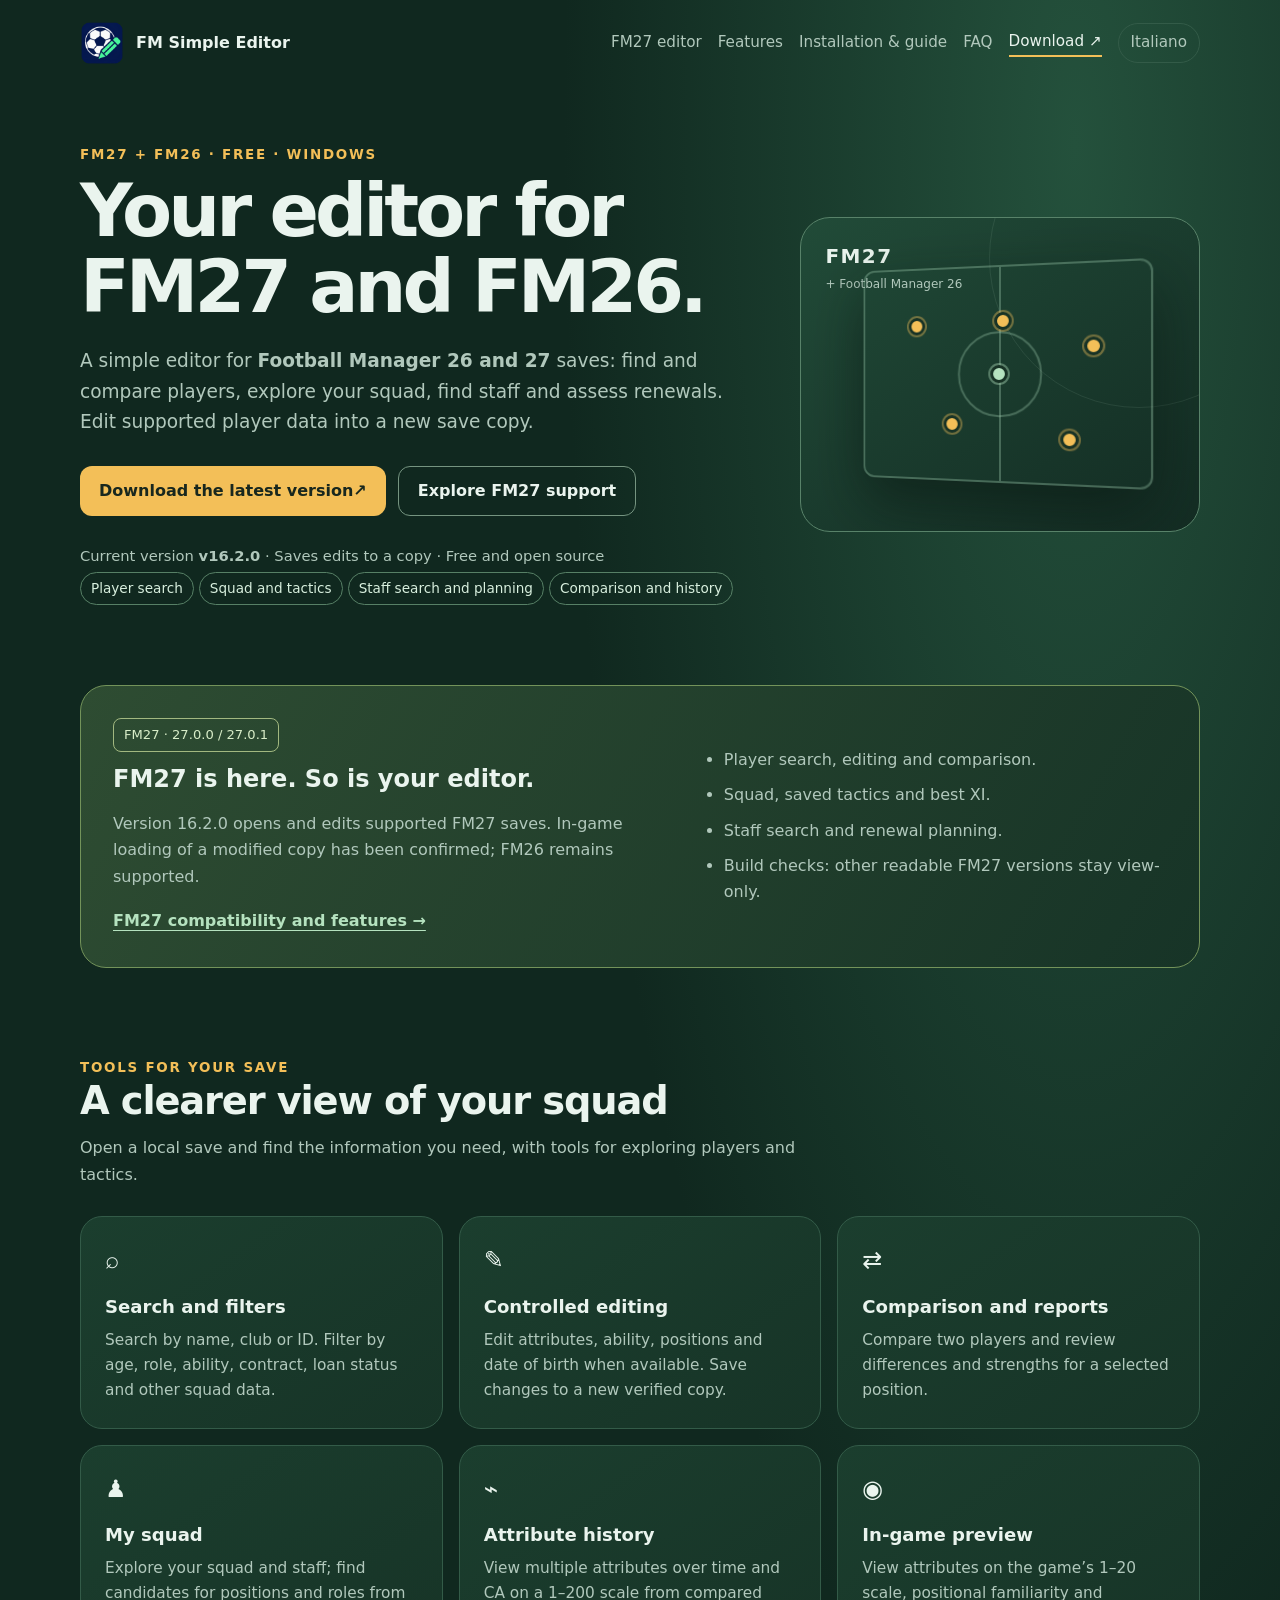
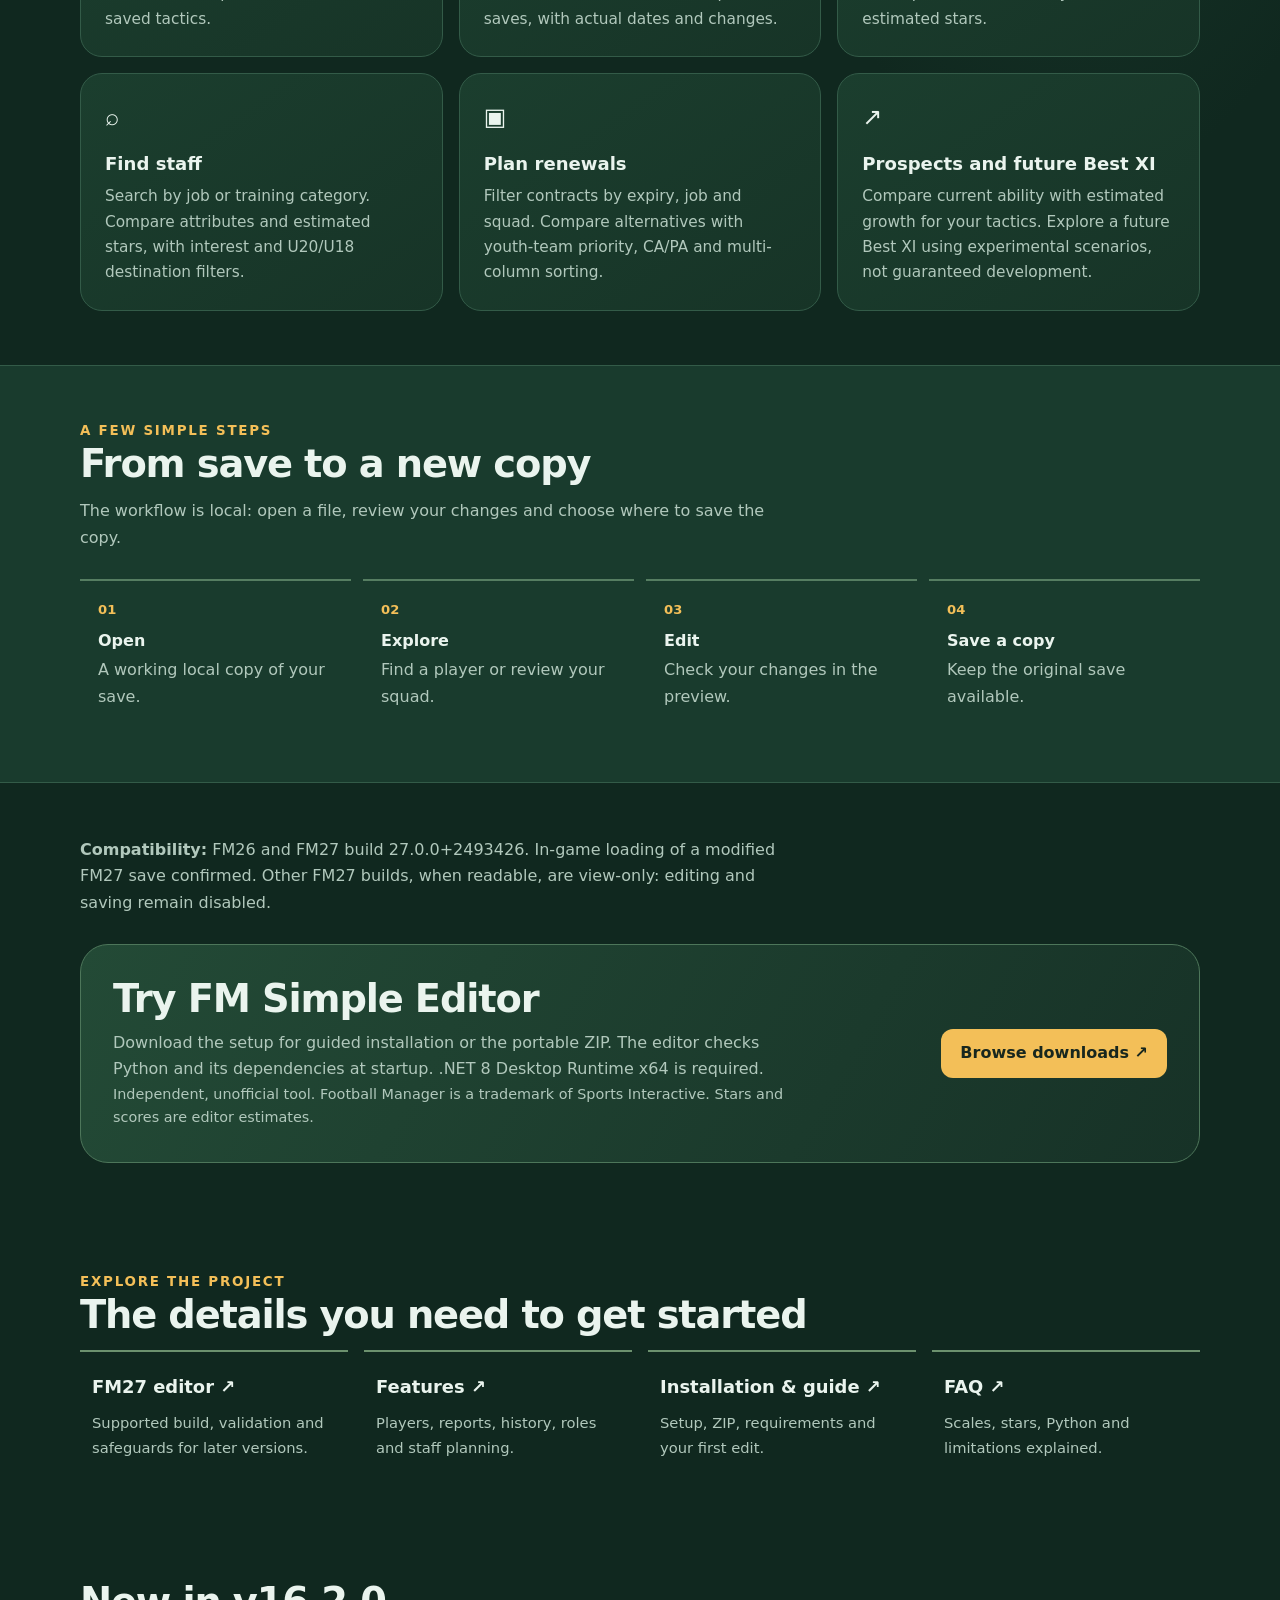
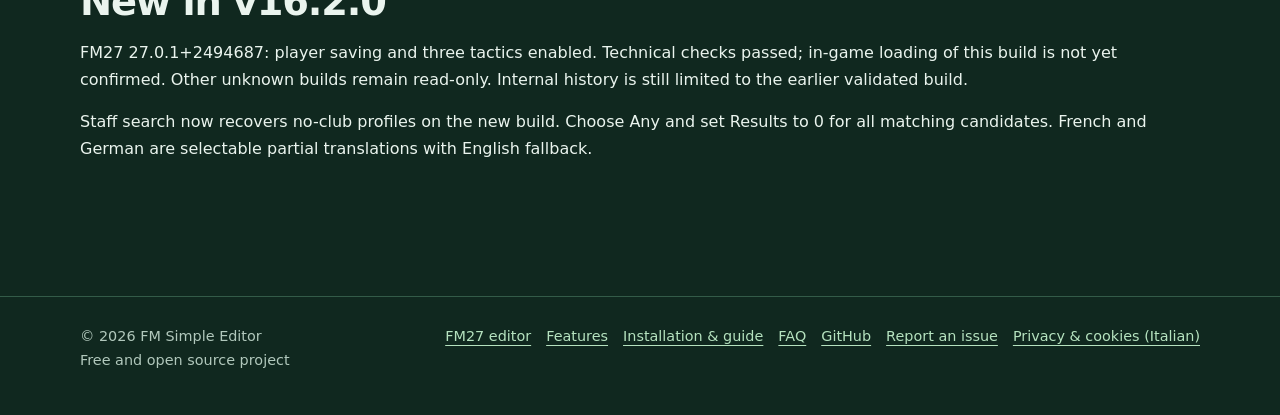
==== site/en/index.html @ b43a6180 "Use dedicated FM editor Plausible script across website" ====
<!doctype html>
<html lang="en">
<head>
  <meta charset="utf-8">
  <meta name="viewport" content="width=device-width, initial-scale=1">
  <title>Free FM27 and FM26 save editor | FM Simple Editor</title>
  <meta name="description" content="Free Football Manager 27 and 26 editor: edit and compare players, explore tactics, find staff and plan renewals. For Windows, in English and Italian.">
  <meta name="theme-color" content="#10281f">
  <link rel="canonical" href="https://fmeditor.ramaya.org/en/">
  <link rel="alternate" hreflang="it" href="https://fmeditor.ramaya.org/">
  <link rel="alternate" hreflang="en" href="https://fmeditor.ramaya.org/en/">
  <link rel="alternate" hreflang="x-default" href="https://fmeditor.ramaya.org/">
  <link rel="icon" type="image/png" href="../assets/icon.png">
  <meta property="og:type" content="website">
  <meta property="og:site_name" content="FM Simple Editor">
  <meta property="og:title" content="Free FM27 and FM26 save editor | FM Simple Editor">
  <meta property="og:description" content="Free Football Manager 27 and 26 editor: edit and compare players, explore tactics, find staff and plan renewals. For Windows, in English and Italian.">
  <meta property="og:url" content="https://fmeditor.ramaya.org/en/">
  <meta property="og:image" content="https://fmeditor.ramaya.org/assets/icon.png">
  <meta name="twitter:card" content="summary">
  <script type="application/ld+json">
{
  "@context": "https://schema.org",
  "@type": "WebSite",
  "name": "FM Simple Editor",
  "alternateName": "FM26 Simple Save Editor",
  "url": "https://fmeditor.ramaya.org/"
}
  </script>
  <script type="application/ld+json">
{
  "@context": "https://schema.org",
  "@type": "SoftwareApplication",
  "name": "FM Simple Editor",
  "applicationCategory": "UtilitiesApplication",
  "operatingSystem": "Windows 10, Windows 11",
  "inLanguage": [
    "it",
    "en"
  ],
  "isAccessibleForFree": true,
  "offers": {
    "@type": "Offer",
    "price": "0",
    "priceCurrency": "EUR"
  },
  "downloadUrl": "https://github.com/hierro1981/FM26SimpleEditor/releases/latest",
  "codeRepository": "https://github.com/hierro1981/FM26SimpleEditor",
  "description": "A free editor to edit and compare players, explore tactics and find and plan staff in local Football Manager 26 and 27 saves.",
  "softwareVersion": "16.2.0"
}
  </script>
  <link rel="stylesheet" href="../assets/site.css">
<!-- Privacy-friendly analytics by Plausible -->
<script async src="https://stats.ramaya.org/js/pa-GnJzQ6dfLJP9XAEv3MbV9.js"></script>
<script>
  window.plausible=window.plausible||function(){(plausible.q=plausible.q||[]).push(arguments)},plausible.init=plausible.init||function(i){plausible.o=i||{}};
  plausible.init()
</script>
</head>
<body>
  <a class="skip" href="#main">Skip to content</a><header class="wrap nav"><a class="brand" href="./" aria-label="FM Simple Editor, home"><img src="../assets/icon.png" alt="" width="44" height="44"><span>FM Simple Editor</span></a><nav class="navlinks" aria-label="Main navigation"><a href="fm27/">FM27 editor</a><a href="features/">Features</a><a href="guide/">Installation & guide</a><a href="faq/">FAQ</a><a class="nav-download" href="https://github.com/hierro1981/FM26SimpleEditor/releases/latest">Download ↗</a><a class="lang" href="../" lang="it" hreflang="it">Italiano</a></nav></header>
  <main id="main">
    <section class="wrap hero"><div><div class="eyebrow">FM27 + FM26 · Free · Windows</div><h1>Your editor for<br>FM27 and FM26.</h1><p>A simple editor for <strong>Football Manager 26 and 27</strong> saves: find and compare players, explore your squad, find staff and assess renewals. Edit supported player data into a new save copy.</p><div class="actions"><a class="button" href="https://github.com/hierro1981/FM26SimpleEditor/releases/latest">Download the latest version <span aria-hidden="true"> ↗</span></a><a class="button secondary" href="fm27/">Explore FM27 support</a></div><div class="meta">Current version <strong>v16.2.0</strong> · Saves edits to a copy · Free and open source</div><div><span class="pill">Player search</span><span class="pill">Squad and tactics</span><span class="pill">Staff search and planning</span><span class="pill">Comparison and history</span></div></div><div class="art" role="img" aria-label="Illustration of a football pitch with player positions"><div class="edition-mark">FM27 <small>+ Football Manager 26</small></div><div class="orbit"></div><div class="pitch"><i class="dot d1"></i><i class="dot d2"></i><i class="dot d3"></i><i class="dot d4"></i><i class="dot d5"></i><i class="dot d6"></i></div></div></section>
    <section class="wrap section-tight"><div class="spotlight"><div><span class="build-badge">FM27 · 27.0.0 / 27.0.1</span><h2>FM27 is here. So is your editor.</h2><p>Version 16.2.0 opens and edits supported FM27 saves. In-game loading of a modified copy has been confirmed; FM26 remains supported.</p><a href="fm27/" class="text-link">FM27 compatibility and features →</a></div><ul class="compact-list"><li>Player search, editing and comparison.</li><li>Squad, saved tactics and best XI.</li><li>Staff search and renewal planning.</li><li>Build checks: other readable FM27 versions stay view-only.</li></ul></div></section><section class="section wrap" id="features"><div class="eyebrow">Tools for your save</div><h2>A clearer view of your squad</h2><p class="lead">Open a local save and find the information you need, with tools for exploring players and tactics.</p><div class="grid">
      <article class="card"><div class="icon" aria-hidden="true">⌕</div><h3>Search and filters</h3><p>Search by name, club or ID. Filter by age, role, ability, contract, loan status and other squad data.</p></article><article class="card"><div class="icon" aria-hidden="true">✎</div><h3>Controlled editing</h3><p>Edit attributes, ability, positions and date of birth when available. Save changes to a new verified copy.</p></article><article class="card"><div class="icon" aria-hidden="true">⇄</div><h3>Comparison and reports</h3><p>Compare two players and review differences and strengths for a selected position.</p></article><article class="card"><div class="icon" aria-hidden="true">♟</div><h3>My squad</h3><p>Explore your squad and staff; find candidates for positions and roles from saved tactics.</p></article><article class="card"><div class="icon" aria-hidden="true">⌁</div><h3>Attribute history</h3><p>View multiple attributes over time and CA on a 1–200 scale from compared saves, with actual dates and changes.</p></article><article class="card"><div class="icon" aria-hidden="true">◉</div><h3>In-game preview</h3><p>View attributes on the game’s 1–20 scale, positional familiarity and estimated stars.</p></article>
    <article class="card"><div class="icon" aria-hidden="true">⌕</div><h3>Find staff</h3><p>Search by job or training category. Compare attributes and estimated stars, with interest and U20/U18 destination filters.</p></article><article class="card"><div class="icon" aria-hidden="true">▣</div><h3>Plan renewals</h3><p>Filter contracts by expiry, job and squad. Compare alternatives with youth-team priority, CA/PA and multi-column sorting.</p></article><article class="card"><div class="icon" aria-hidden="true">↗</div><h3>Prospects and future Best XI</h3><p>Compare current ability with estimated growth for your tactics. Explore a future Best XI using experimental scenarios, not guaranteed development.</p></article></div></section>
    <section class="section band" id="how"><div class="wrap"><div class="eyebrow">A few simple steps</div><h2>From save to a new copy</h2><p class="lead">The workflow is local: open a file, review your changes and choose where to save the copy.</p><div class="steps"><div class="step"><strong>Open</strong>A working local copy of your save.</div><div class="step"><strong>Explore</strong>Find a player or review your squad.</div><div class="step"><strong>Edit</strong>Check your changes in the preview.</div><div class="step"><strong>Save a copy</strong>Keep the original save available.</div></div></div></section>
    <section class="section wrap"><p class="lead"><strong>Compatibility:</strong> FM26 and FM27 build 27.0.0+2493426. In-game loading of a modified FM27 save confirmed. Other FM27 builds, when readable, are view-only: editing and saving remain disabled.</p><div class="download"><div><h2>Try FM Simple Editor</h2><p>Download the setup for guided installation or the portable ZIP. The editor checks Python and its dependencies at startup. .NET 8 Desktop Runtime x64 is required.</p><p class="disclaimer">Independent, unofficial tool. Football Manager is a trademark of Sports Interactive. Stars and scores are editor estimates.</p></div><a class="button" href="https://github.com/hierro1981/FM26SimpleEditor/releases/latest">Browse downloads ↗</a></div></section>
  <section class="section wrap"><div class="eyebrow">Explore the project</div><h2>The details you need to get started</h2><div class="explore"><a href="fm27/"><strong>FM27 editor ↗</strong><span>Supported build, validation and safeguards for later versions.</span></a><a href="features/"><strong>Features ↗</strong><span>Players, reports, history, roles and staff planning.</span></a><a href="guide/"><strong>Installation & guide ↗</strong><span>Setup, ZIP, requirements and your first edit.</span></a><a href="faq/"><strong>FAQ ↗</strong><span>Scales, stars, Python and limitations explained.</span></a></div></section><section class="section wrap"><h2>New in v16.2.0</h2><p>FM27 27.0.1+2494687: player saving and three tactics enabled. Technical checks passed; in-game loading of this build is not yet confirmed. Other unknown builds remain read-only. Internal history is still limited to the earlier validated build.</p><p>Staff search now recovers no-club profiles on the new build. Choose Any and set Results to 0 for all matching candidates. French and German are selectable partial translations with English fallback.</p></section></main>
  <footer class="footer"><div class="wrap footerrow"><span>© 2026 FM Simple Editor<br>Free and open source project</span><nav class="footerlinks" aria-label="Footer"><a href="fm27/">FM27 editor</a><a href="features/">Features</a><a href="guide/">Installation & guide</a><a href="faq/">FAQ</a><a href="https://github.com/hierro1981/FM26SimpleEditor">GitHub</a><a href="https://github.com/hierro1981/FM26SimpleEditor/issues">Report an issue</a><a href="https://ramaya.org/privacy.html">Privacy &amp; cookies (Italian)</a></nav></div></footer>
</body>
</html>
---- site/assets/site.css ----
:root{color-scheme:dark;--ink:#eaf4ee;--muted:#b1c8bc;--bg:#10281f;--panel:#18392c;--line:#335b48;--gold:#f3bf58;--green:#b5e2bf;--mint:#153a2d;--radius:22px}*{box-sizing:border-box}html{scroll-behavior:smooth}body{margin:0;background:radial-gradient(ellipse at 84% 4%,#24513c 0,transparent 32rem),var(--bg);color:var(--ink);font:16px/1.65 system-ui,-apple-system,"Segoe UI",sans-serif}a{color:var(--green);text-underline-offset:4px}a:hover{color:#fff}a:focus-visible{outline:3px solid var(--gold);outline-offset:4px}.wrap{width:min(1120px,calc(100% - 40px));margin:auto}.nav{height:80px;display:flex;align-items:center;justify-content:space-between;gap:18px}.brand{display:flex;align-items:center;gap:12px;color:var(--ink);font-weight:750;text-decoration:none}.brand img{width:44px;height:44px;border-radius:13px}.navlinks{display:flex;gap:20px;align-items:center}.navlinks a{text-decoration:none;color:var(--muted);font-size:.95rem}.lang{border:1px solid var(--line);border-radius:999px;padding:6px 12px}.hero{padding:75px 0 60px;display:grid;grid-template-columns:1.25fr .75fr;align-items:center;gap:52px}.eyebrow{color:var(--gold);font-size:.84rem;font-weight:750;letter-spacing:.13em;text-transform:uppercase}.hero h1{font-size:clamp(2.7rem,6vw,5.3rem);line-height:1.04;letter-spacing:-.055em;margin:.45rem 0 1.3rem;max-width:760px}.hero p{font-size:1.16rem;color:var(--muted);max-width:670px}.actions{display:flex;flex-wrap:wrap;gap:12px;margin:28px 0}.button{display:inline-flex;align-items:center;justify-content:center;min-height:48px;padding:11px 19px;border-radius:12px;background:var(--gold);color:#18271e;text-decoration:none;font-weight:800}.button:hover{background:#ffd77e;color:#18271e}.button.secondary{background:transparent;border:1px solid #759480;color:var(--ink)}.meta{color:var(--muted);font-size:.92rem}.art{min-height:315px;border-radius:30px;border:1px solid #588269;background:linear-gradient(145deg,#214b38,#132c23);display:grid;place-items:center;position:relative;overflow:hidden}.pitch{width:74%;aspect-ratio:1.35;border:2px solid #a6d2b455;border-radius:12px;position:relative;transform:perspective(500px) rotateY(-12deg);box-shadow:0 25px 60px #07150f88}.pitch:before{content:"";position:absolute;left:50%;top:0;bottom:0;border-left:2px solid #a6d2b455}.pitch:after{content:"";position:absolute;left:50%;top:50%;width:28%;aspect-ratio:1;border:2px solid #a6d2b455;border-radius:50%;transform:translate(-50%,-50%)}.dot{position:absolute;width:18px;height:18px;border:3px solid #173225;background:var(--gold);border-radius:50%;box-shadow:0 0 0 2px #f3bf5866}.d1{left:17%;top:23%}.d2{left:48%;top:21%}.d3{right:15%;top:33%}.d4{left:30%;bottom:22%}.d5{right:23%;bottom:16%}.d6{left:50%;top:50%;transform:translate(-50%,-50%);background:var(--green);box-shadow:0 0 0 2px #b5e2bf66}.orbit{position:absolute;width:300px;height:300px;border:1px solid #c9e5cf18;border-radius:50%;right:-90px;top:-110px}.section{padding:54px 0}.section h2{font-size:clamp(1.8rem,3vw,2.6rem);line-height:1.16;letter-spacing:-.03em;margin:0 0 12px}.lead{color:var(--muted);max-width:720px;margin:0 0 28px}.grid{display:grid;grid-template-columns:repeat(3,1fr);gap:16px}.card{background:linear-gradient(145deg,#1b3e2e,#173427);border:1px solid var(--line);border-radius:var(--radius);padding:24px}.icon{font-size:1.5rem}.card h3{margin:11px 0 6px;font-size:1.13rem}.card p{margin:0;color:var(--muted);font-size:.96rem}.band{background:#193b2d;border-block:1px solid var(--line)}.steps{display:grid;grid-template-columns:repeat(4,1fr);gap:12px;counter-reset:step}.step{padding:18px;border-top:2px solid #567e62;color:var(--muted)}.step:before{counter-increment:step;content:"0" counter(step);display:block;color:var(--gold);font-weight:800;font-size:.82rem;margin-bottom:7px}.step strong{display:block;color:var(--ink);margin-bottom:3px}.download{display:grid;grid-template-columns:1fr auto;gap:25px;align-items:center;background:linear-gradient(120deg,#234a36,#173227);border:1px solid #4d765a;border-radius:28px;padding:32px}.download h2{margin:0 0 8px}.download p{margin:0;color:var(--muted);max-width:680px}.disclaimer{color:var(--muted);font-size:.9rem;margin-top:16px}.footer{border-top:1px solid var(--line);margin-top:64px;padding:28px 0 42px;color:var(--muted);font-size:.9rem}.footerrow{display:flex;justify-content:space-between;gap:20px;flex-wrap:wrap}.pill{display:inline-block;border:1px solid #578066;border-radius:999px;padding:4px 10px;color:#d8efde;font-size:.85rem;margin:4px 5px 0 0}@media(max-width:780px){.hero{grid-template-columns:1fr;padding:49px 0 35px;gap:28px}.art{min-height:235px}.grid{grid-template-columns:repeat(2,1fr)}.steps{grid-template-columns:repeat(2,1fr)}.navlinks{gap:12px}.navlinks .optional{display:none}}@media(max-width:520px){.wrap{width:min(100% - 28px,1120px)}.nav{height:67px}.brand img{width:38px;height:38px}.navlinks{gap:9px}.navlinks a{font-size:.84rem}.hero h1{font-size:2.9rem}.hero p{font-size:1.05rem}.grid{grid-template-columns:1fr}.download{grid-template-columns:1fr;padding:23px}.actions .button{flex:1}.section{padding:39px 0}.steps{gap:6px}.step{padding:13px}}
/* Shared navigation and editorial pages */
.skip{position:absolute;left:12px;top:-80px;z-index:20;background:var(--gold);color:#10281f;padding:10px 16px;border-radius:8px}.skip:focus{top:10px}.nav{height:auto;min-height:86px;padding-block:17px;flex-wrap:wrap}.brand{white-space:nowrap}.navlinks{flex-wrap:wrap;gap:16px}.navlinks a[aria-current=page]{color:var(--gold)}.navlinks .nav-download{color:var(--ink);border-bottom:2px solid var(--gold)}.hero{padding-top:58px}.hero h1{font-size:clamp(2.7rem,5.7vw,4.8rem)}.art{position:relative}.edition-mark{position:absolute;top:22px;left:25px;color:var(--ink);font-size:1.25rem;font-weight:850;letter-spacing:.07em}.edition-mark small{display:block;color:var(--muted);font-size:.75rem;font-weight:500;letter-spacing:0;margin-top:2px}.spotlight{display:grid;grid-template-columns:1.2fr 1fr;gap:35px;align-items:center;border:1px solid #73935a;background:linear-gradient(120deg,#2e4c32,#173427);border-radius:26px;padding:32px}.spotlight h2{margin:8px 0 12px}.spotlight p{color:var(--muted);margin:0 0 18px}.build-badge{display:inline-block;padding:5px 10px;border:1px solid #a2b880;border-radius:8px;font-size:.82rem;color:#d8edc8}.compact-list{margin:0;padding-left:20px;color:var(--muted)}.compact-list li{margin:9px 0}.text-link{font-weight:750}.explore{display:grid;grid-template-columns:repeat(4,1fr);gap:16px}.explore a{display:flex;flex-direction:column;gap:10px;border-top:2px solid #6c916e;padding:20px 12px 12px;text-decoration:none;color:var(--ink)}.explore a:hover{border-color:var(--gold);background:#b5e2bf08}.explore span{font-size:.92rem;color:var(--muted)}.explore strong{font-size:1.12rem}.breadcrumb{padding-top:25px;color:var(--muted);font-size:.9rem}.breadcrumb a{color:var(--muted)}.page-hero{padding:45px 0 35px}.page-hero h1{font-size:clamp(2.4rem,5vw,4.2rem);line-height:1.08;letter-spacing:-.045em;margin:14px 0 20px;max-width:880px}.page-hero .lead{font-size:1.15rem;max-width:820px}.page-layout{display:grid;grid-template-columns:minmax(0,1fr) 270px;gap:50px;align-items:start;padding-block:20px 45px}.prose{min-width:0}.prose section{scroll-margin-top:25px;margin:0 0 46px}.prose h2{font-size:1.65rem;line-height:1.25;margin:0 0 16px;letter-spacing:-.02em}.prose h3{font-size:1.13rem;margin:24px 0 9px}.prose p,.prose li{color:var(--muted)}.prose strong{color:var(--ink)}.prose li{margin-bottom:8px}.prose a{overflow-wrap:anywhere}.prose code{font-size:.88em;background:#284b37;border:1px solid var(--line);padding:2px 6px;border-radius:5px;overflow-wrap:anywhere}.aside{position:sticky;top:25px;border:1px solid var(--line);border-radius:18px;padding:23px;background:var(--panel)}.aside h2{font-size:1rem;margin:0 0 16px}.aside a{display:block;font-size:.93rem;margin:10px 0}.aside .button{display:flex;margin-top:23px;font-size:.9rem}.aside p{font-size:.87rem;color:var(--muted)}.table-scroll{overflow-x:auto;border:1px solid var(--line);border-radius:14px;margin:22px 0}.table-scroll table{width:100%;border-collapse:collapse;min-width:460px;text-align:left;font-size:.94rem}.table-scroll th,.table-scroll td{padding:14px 16px;border-bottom:1px solid var(--line);vertical-align:top}.table-scroll th{background:#214633;color:var(--ink)}.table-scroll td{color:var(--muted)}.table-scroll tr:last-child td{border-bottom:0}.note{border-left:3px solid var(--gold);padding:15px 20px;background:#f3bf5809;border-radius:0 12px 12px 0;margin:24px 0}.note p{margin:0}.numbered{counter-reset:guide;list-style:none;padding:0}.numbered>li{counter-increment:guide;position:relative;padding:0 0 20px 48px}.numbered>li:before{content:counter(guide,decimal-leading-zero);position:absolute;left:0;top:1px;color:var(--gold);font-size:.88rem;font-weight:800}.numbered strong{display:block;margin-bottom:5px}.faq-item{border-bottom:1px solid var(--line);padding:18px 0}.faq-item summary{cursor:pointer;font-weight:700;color:var(--ink);padding-right:15px}.faq-item[open] summary{color:var(--gold)}.faq-item p{margin:12px 0 3px}.footerlinks{display:flex;gap:15px;flex-wrap:wrap}.footer .footerrow{align-items:start}.section-tight{padding:20px 0 35px}@media(max-width:950px){.nav{gap:14px}.navlinks{gap:14px}.page-layout{grid-template-columns:minmax(0,1fr) 230px;gap:28px}.explore{grid-template-columns:repeat(2,1fr)}}@media(max-width:700px){.spotlight{grid-template-columns:1fr;gap:12px;padding:24px}.page-layout{grid-template-columns:1fr;gap:10px}.aside{position:static;order:-1;margin-bottom:25px}.aside .toc{display:flex;gap:6px 18px;flex-wrap:wrap}.aside .toc a{margin:2px 0}.aside .button,.aside p{display:none}.page-hero{padding-top:30px}.navlinks{width:100%;gap:10px 17px}.navlinks a{font-size:.87rem}.explore{gap:8px}.hero{padding-top:35px}.prose section{margin-bottom:35px}}@media(prefers-reduced-motion:reduce){html{scroll-behavior:auto}}
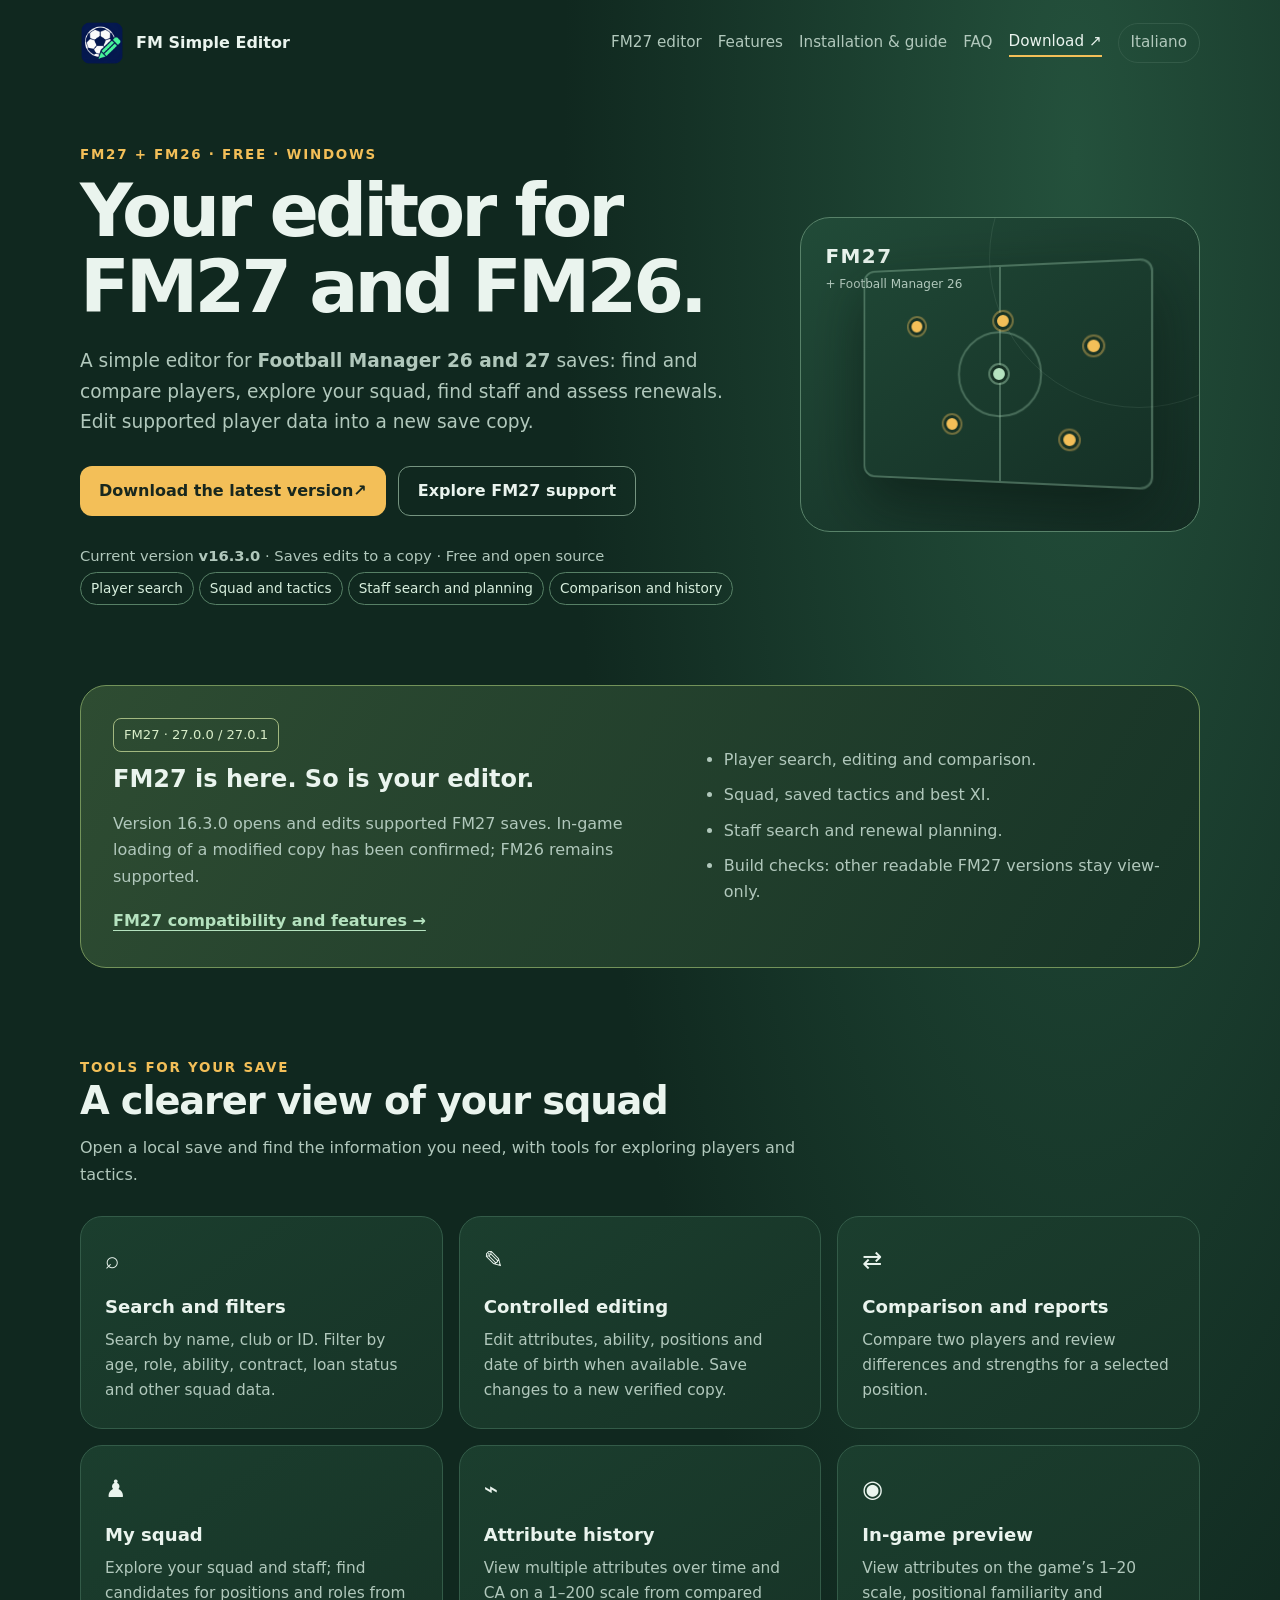
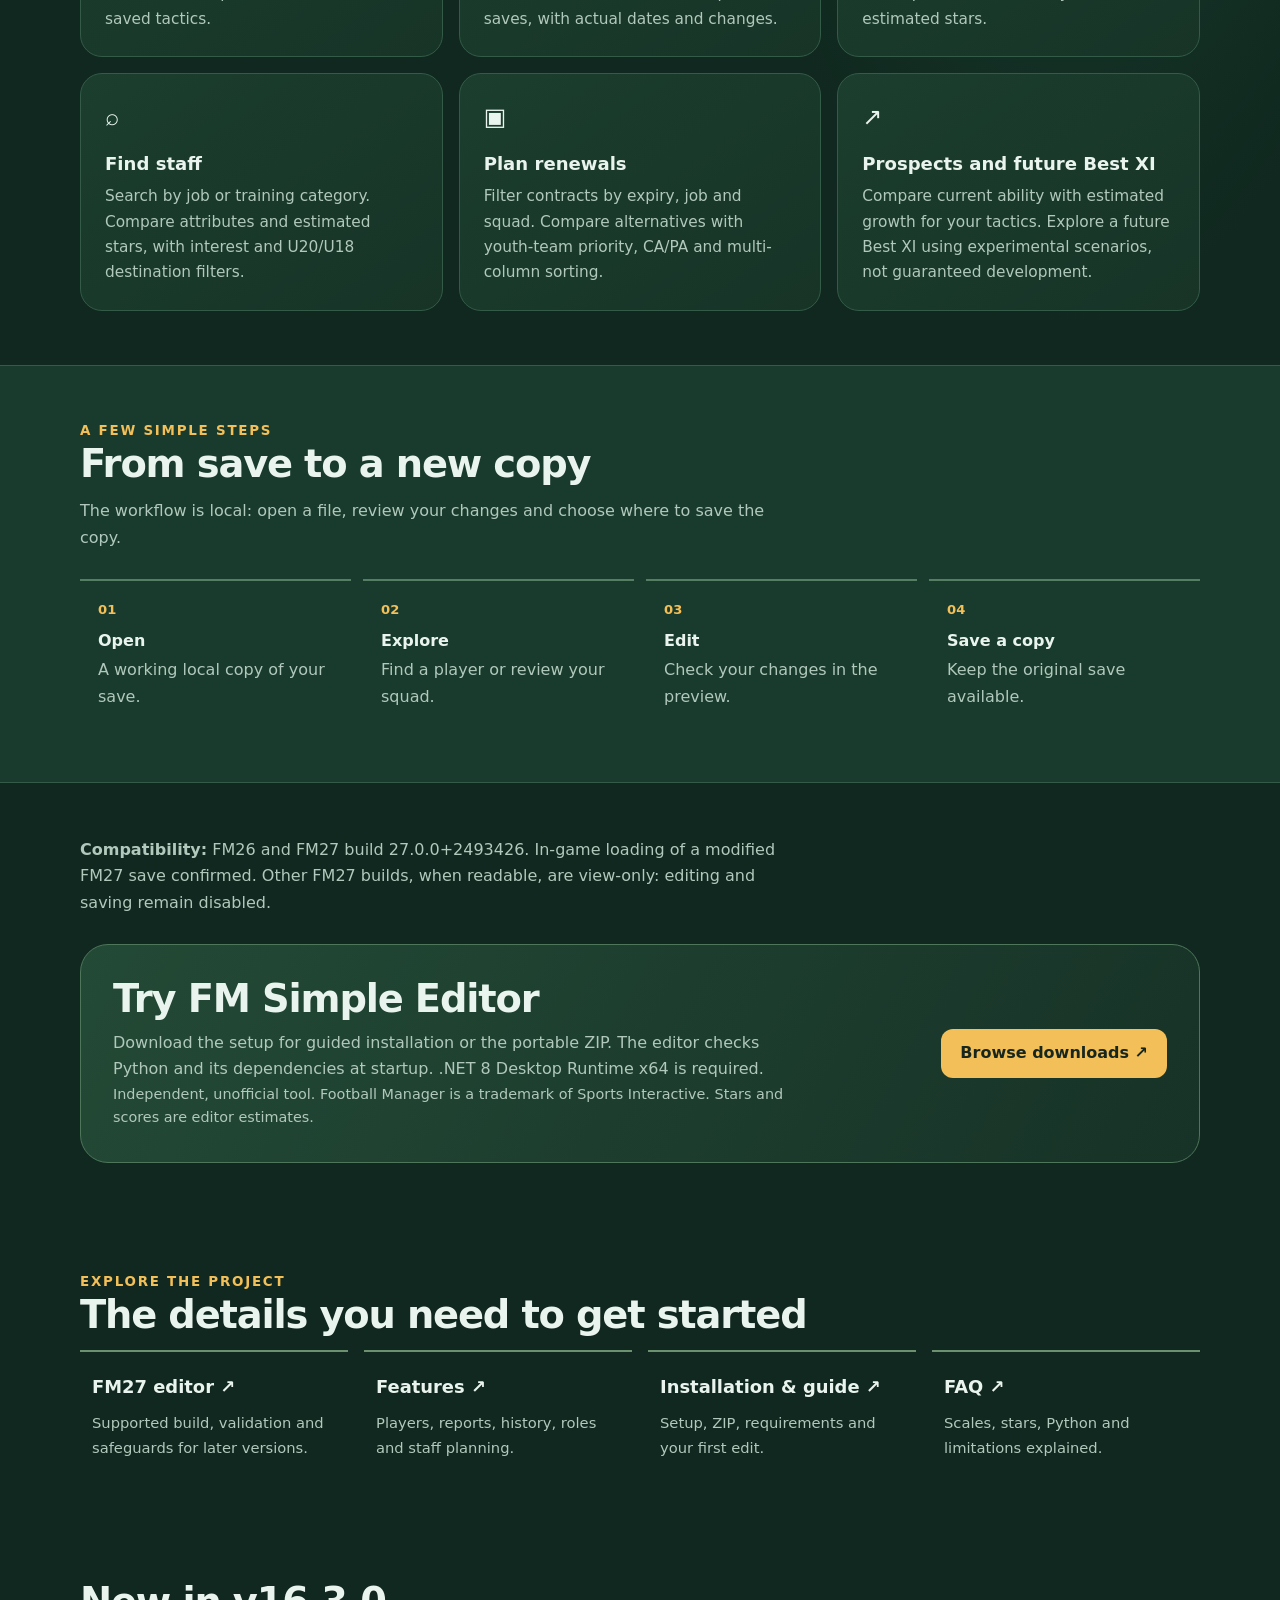
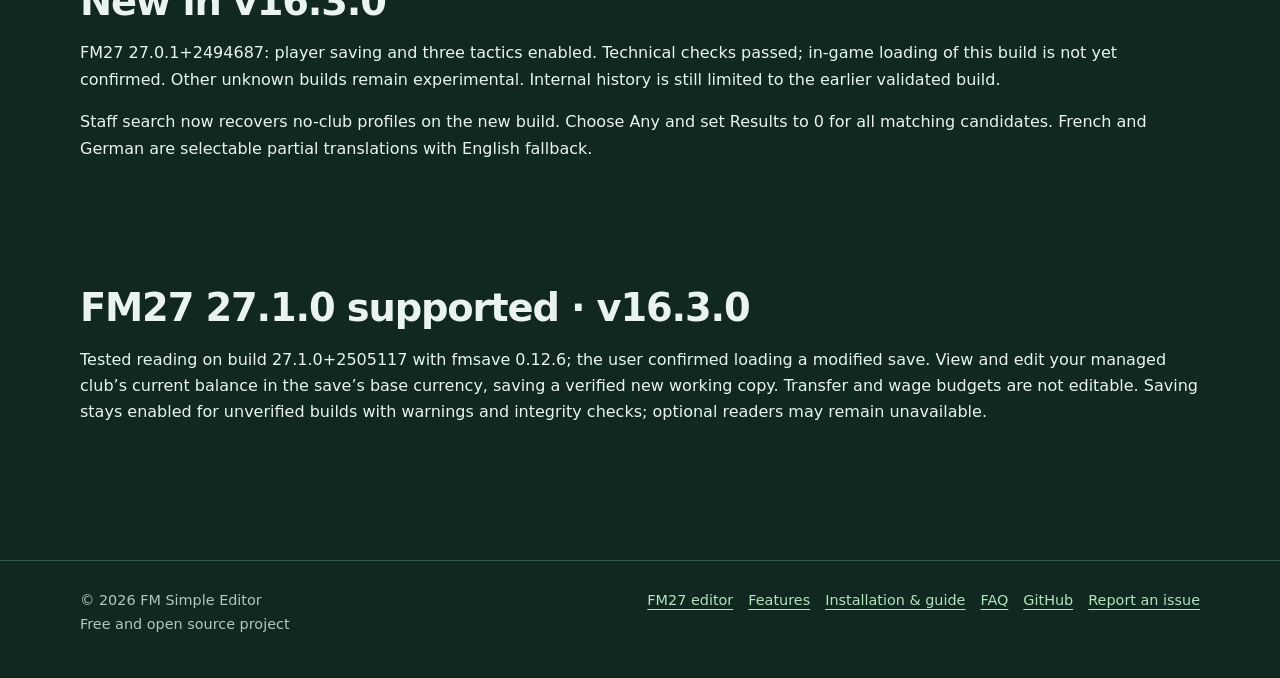
==== commit 354685f3: "Prepare v16.3.0: verified club balance editing and FM27 27.1.0 support" ====
--- a/site/en/index.html
+++ b/site/en/index.html
@@ -47,27 +47,21 @@
   "downloadUrl": "https://github.com/hierro1981/FM26SimpleEditor/releases/latest",
   "codeRepository": "https://github.com/hierro1981/FM26SimpleEditor",
   "description": "A free editor to edit and compare players, explore tactics and find and plan staff in local Football Manager 26 and 27 saves.",
-  "softwareVersion": "16.2.0"
+  "softwareVersion": "16.3.0"
 }
   </script>
   <link rel="stylesheet" href="../assets/site.css">
-<!-- Privacy-friendly analytics by Plausible -->
-<script async src="https://stats.ramaya.org/js/pa-GnJzQ6dfLJP9XAEv3MbV9.js"></script>
-<script>
-  window.plausible=window.plausible||function(){(plausible.q=plausible.q||[]).push(arguments)},plausible.init=plausible.init||function(i){plausible.o=i||{}};
-  plausible.init()
-</script>
 </head>
 <body>
   <a class="skip" href="#main">Skip to content</a><header class="wrap nav"><a class="brand" href="./" aria-label="FM Simple Editor, home"><img src="../assets/icon.png" alt="" width="44" height="44"><span>FM Simple Editor</span></a><nav class="navlinks" aria-label="Main navigation"><a href="fm27/">FM27 editor</a><a href="features/">Features</a><a href="guide/">Installation & guide</a><a href="faq/">FAQ</a><a class="nav-download" href="https://github.com/hierro1981/FM26SimpleEditor/releases/latest">Download ↗</a><a class="lang" href="../" lang="it" hreflang="it">Italiano</a></nav></header>
   <main id="main">
-    <section class="wrap hero"><div><div class="eyebrow">FM27 + FM26 · Free · Windows</div><h1>Your editor for<br>FM27 and FM26.</h1><p>A simple editor for <strong>Football Manager 26 and 27</strong> saves: find and compare players, explore your squad, find staff and assess renewals. Edit supported player data into a new save copy.</p><div class="actions"><a class="button" href="https://github.com/hierro1981/FM26SimpleEditor/releases/latest">Download the latest version <span aria-hidden="true"> ↗</span></a><a class="button secondary" href="fm27/">Explore FM27 support</a></div><div class="meta">Current version <strong>v16.2.0</strong> · Saves edits to a copy · Free and open source</div><div><span class="pill">Player search</span><span class="pill">Squad and tactics</span><span class="pill">Staff search and planning</span><span class="pill">Comparison and history</span></div></div><div class="art" role="img" aria-label="Illustration of a football pitch with player positions"><div class="edition-mark">FM27 <small>+ Football Manager 26</small></div><div class="orbit"></div><div class="pitch"><i class="dot d1"></i><i class="dot d2"></i><i class="dot d3"></i><i class="dot d4"></i><i class="dot d5"></i><i class="dot d6"></i></div></div></section>
-    <section class="wrap section-tight"><div class="spotlight"><div><span class="build-badge">FM27 · 27.0.0 / 27.0.1</span><h2>FM27 is here. So is your editor.</h2><p>Version 16.2.0 opens and edits supported FM27 saves. In-game loading of a modified copy has been confirmed; FM26 remains supported.</p><a href="fm27/" class="text-link">FM27 compatibility and features →</a></div><ul class="compact-list"><li>Player search, editing and comparison.</li><li>Squad, saved tactics and best XI.</li><li>Staff search and renewal planning.</li><li>Build checks: other readable FM27 versions stay view-only.</li></ul></div></section><section class="section wrap" id="features"><div class="eyebrow">Tools for your save</div><h2>A clearer view of your squad</h2><p class="lead">Open a local save and find the information you need, with tools for exploring players and tactics.</p><div class="grid">
+    <section class="wrap hero"><div><div class="eyebrow">FM27 + FM26 · Free · Windows</div><h1>Your editor for<br>FM27 and FM26.</h1><p>A simple editor for <strong>Football Manager 26 and 27</strong> saves: find and compare players, explore your squad, find staff and assess renewals. Edit supported player data into a new save copy.</p><div class="actions"><a class="button" href="https://github.com/hierro1981/FM26SimpleEditor/releases/latest">Download the latest version <span aria-hidden="true"> ↗</span></a><a class="button secondary" href="fm27/">Explore FM27 support</a></div><div class="meta">Current version <strong>v16.3.0</strong> · Saves edits to a copy · Free and open source</div><div><span class="pill">Player search</span><span class="pill">Squad and tactics</span><span class="pill">Staff search and planning</span><span class="pill">Comparison and history</span></div></div><div class="art" role="img" aria-label="Illustration of a football pitch with player positions"><div class="edition-mark">FM27 <small>+ Football Manager 26</small></div><div class="orbit"></div><div class="pitch"><i class="dot d1"></i><i class="dot d2"></i><i class="dot d3"></i><i class="dot d4"></i><i class="dot d5"></i><i class="dot d6"></i></div></div></section>
+    <section class="wrap section-tight"><div class="spotlight"><div><span class="build-badge">FM27 · 27.0.0 / 27.0.1</span><h2>FM27 is here. So is your editor.</h2><p>Version 16.3.0 opens and edits supported FM27 saves. In-game loading of a modified copy has been confirmed; FM26 remains supported.</p><a href="fm27/" class="text-link">FM27 compatibility and features →</a></div><ul class="compact-list"><li>Player search, editing and comparison.</li><li>Squad, saved tactics and best XI.</li><li>Staff search and renewal planning.</li><li>Build checks: other readable FM27 versions stay view-only.</li></ul></div></section><section class="section wrap" id="features"><div class="eyebrow">Tools for your save</div><h2>A clearer view of your squad</h2><p class="lead">Open a local save and find the information you need, with tools for exploring players and tactics.</p><div class="grid">
       <article class="card"><div class="icon" aria-hidden="true">⌕</div><h3>Search and filters</h3><p>Search by name, club or ID. Filter by age, role, ability, contract, loan status and other squad data.</p></article><article class="card"><div class="icon" aria-hidden="true">✎</div><h3>Controlled editing</h3><p>Edit attributes, ability, positions and date of birth when available. Save changes to a new verified copy.</p></article><article class="card"><div class="icon" aria-hidden="true">⇄</div><h3>Comparison and reports</h3><p>Compare two players and review differences and strengths for a selected position.</p></article><article class="card"><div class="icon" aria-hidden="true">♟</div><h3>My squad</h3><p>Explore your squad and staff; find candidates for positions and roles from saved tactics.</p></article><article class="card"><div class="icon" aria-hidden="true">⌁</div><h3>Attribute history</h3><p>View multiple attributes over time and CA on a 1–200 scale from compared saves, with actual dates and changes.</p></article><article class="card"><div class="icon" aria-hidden="true">◉</div><h3>In-game preview</h3><p>View attributes on the game’s 1–20 scale, positional familiarity and estimated stars.</p></article>
     <article class="card"><div class="icon" aria-hidden="true">⌕</div><h3>Find staff</h3><p>Search by job or training category. Compare attributes and estimated stars, with interest and U20/U18 destination filters.</p></article><article class="card"><div class="icon" aria-hidden="true">▣</div><h3>Plan renewals</h3><p>Filter contracts by expiry, job and squad. Compare alternatives with youth-team priority, CA/PA and multi-column sorting.</p></article><article class="card"><div class="icon" aria-hidden="true">↗</div><h3>Prospects and future Best XI</h3><p>Compare current ability with estimated growth for your tactics. Explore a future Best XI using experimental scenarios, not guaranteed development.</p></article></div></section>
     <section class="section band" id="how"><div class="wrap"><div class="eyebrow">A few simple steps</div><h2>From save to a new copy</h2><p class="lead">The workflow is local: open a file, review your changes and choose where to save the copy.</p><div class="steps"><div class="step"><strong>Open</strong>A working local copy of your save.</div><div class="step"><strong>Explore</strong>Find a player or review your squad.</div><div class="step"><strong>Edit</strong>Check your changes in the preview.</div><div class="step"><strong>Save a copy</strong>Keep the original save available.</div></div></div></section>
     <section class="section wrap"><p class="lead"><strong>Compatibility:</strong> FM26 and FM27 build 27.0.0+2493426. In-game loading of a modified FM27 save confirmed. Other FM27 builds, when readable, are view-only: editing and saving remain disabled.</p><div class="download"><div><h2>Try FM Simple Editor</h2><p>Download the setup for guided installation or the portable ZIP. The editor checks Python and its dependencies at startup. .NET 8 Desktop Runtime x64 is required.</p><p class="disclaimer">Independent, unofficial tool. Football Manager is a trademark of Sports Interactive. Stars and scores are editor estimates.</p></div><a class="button" href="https://github.com/hierro1981/FM26SimpleEditor/releases/latest">Browse downloads ↗</a></div></section>
-  <section class="section wrap"><div class="eyebrow">Explore the project</div><h2>The details you need to get started</h2><div class="explore"><a href="fm27/"><strong>FM27 editor ↗</strong><span>Supported build, validation and safeguards for later versions.</span></a><a href="features/"><strong>Features ↗</strong><span>Players, reports, history, roles and staff planning.</span></a><a href="guide/"><strong>Installation & guide ↗</strong><span>Setup, ZIP, requirements and your first edit.</span></a><a href="faq/"><strong>FAQ ↗</strong><span>Scales, stars, Python and limitations explained.</span></a></div></section><section class="section wrap"><h2>New in v16.2.0</h2><p>FM27 27.0.1+2494687: player saving and three tactics enabled. Technical checks passed; in-game loading of this build is not yet confirmed. Other unknown builds remain read-only. Internal history is still limited to the earlier validated build.</p><p>Staff search now recovers no-club profiles on the new build. Choose Any and set Results to 0 for all matching candidates. French and German are selectable partial translations with English fallback.</p></section></main>
-  <footer class="footer"><div class="wrap footerrow"><span>© 2026 FM Simple Editor<br>Free and open source project</span><nav class="footerlinks" aria-label="Footer"><a href="fm27/">FM27 editor</a><a href="features/">Features</a><a href="guide/">Installation & guide</a><a href="faq/">FAQ</a><a href="https://github.com/hierro1981/FM26SimpleEditor">GitHub</a><a href="https://github.com/hierro1981/FM26SimpleEditor/issues">Report an issue</a><a href="https://ramaya.org/privacy.html">Privacy &amp; cookies (Italian)</a></nav></div></footer>
+  <section class="section wrap"><div class="eyebrow">Explore the project</div><h2>The details you need to get started</h2><div class="explore"><a href="fm27/"><strong>FM27 editor ↗</strong><span>Supported build, validation and safeguards for later versions.</span></a><a href="features/"><strong>Features ↗</strong><span>Players, reports, history, roles and staff planning.</span></a><a href="guide/"><strong>Installation & guide ↗</strong><span>Setup, ZIP, requirements and your first edit.</span></a><a href="faq/"><strong>FAQ ↗</strong><span>Scales, stars, Python and limitations explained.</span></a></div></section><section class="section wrap"><h2>New in v16.3.0</h2><p>FM27 27.0.1+2494687: player saving and three tactics enabled. Technical checks passed; in-game loading of this build is not yet confirmed. Other unknown builds remain experimental. Internal history is still limited to the earlier validated build.</p><p>Staff search now recovers no-club profiles on the new build. Choose Any and set Results to 0 for all matching candidates. French and German are selectable partial translations with English fallback.</p></section><section class="section wrap"><h2>FM27 27.1.0 supported · v16.3.0</h2><p>Tested reading on build 27.1.0+2505117 with fmsave 0.12.6; the user confirmed loading a modified save. View and edit your managed club’s current balance in the save’s base currency, saving a verified new working copy. Transfer and wage budgets are not editable. Saving stays enabled for unverified builds with warnings and integrity checks; optional readers may remain unavailable.</p></section></main>
+  <footer class="footer"><div class="wrap footerrow"><span>© 2026 FM Simple Editor<br>Free and open source project</span><nav class="footerlinks" aria-label="Footer"><a href="fm27/">FM27 editor</a><a href="features/">Features</a><a href="guide/">Installation & guide</a><a href="faq/">FAQ</a><a href="https://github.com/hierro1981/FM26SimpleEditor">GitHub</a><a href="https://github.com/hierro1981/FM26SimpleEditor/issues">Report an issue</a></nav></div></footer>
 </body>
 </html>
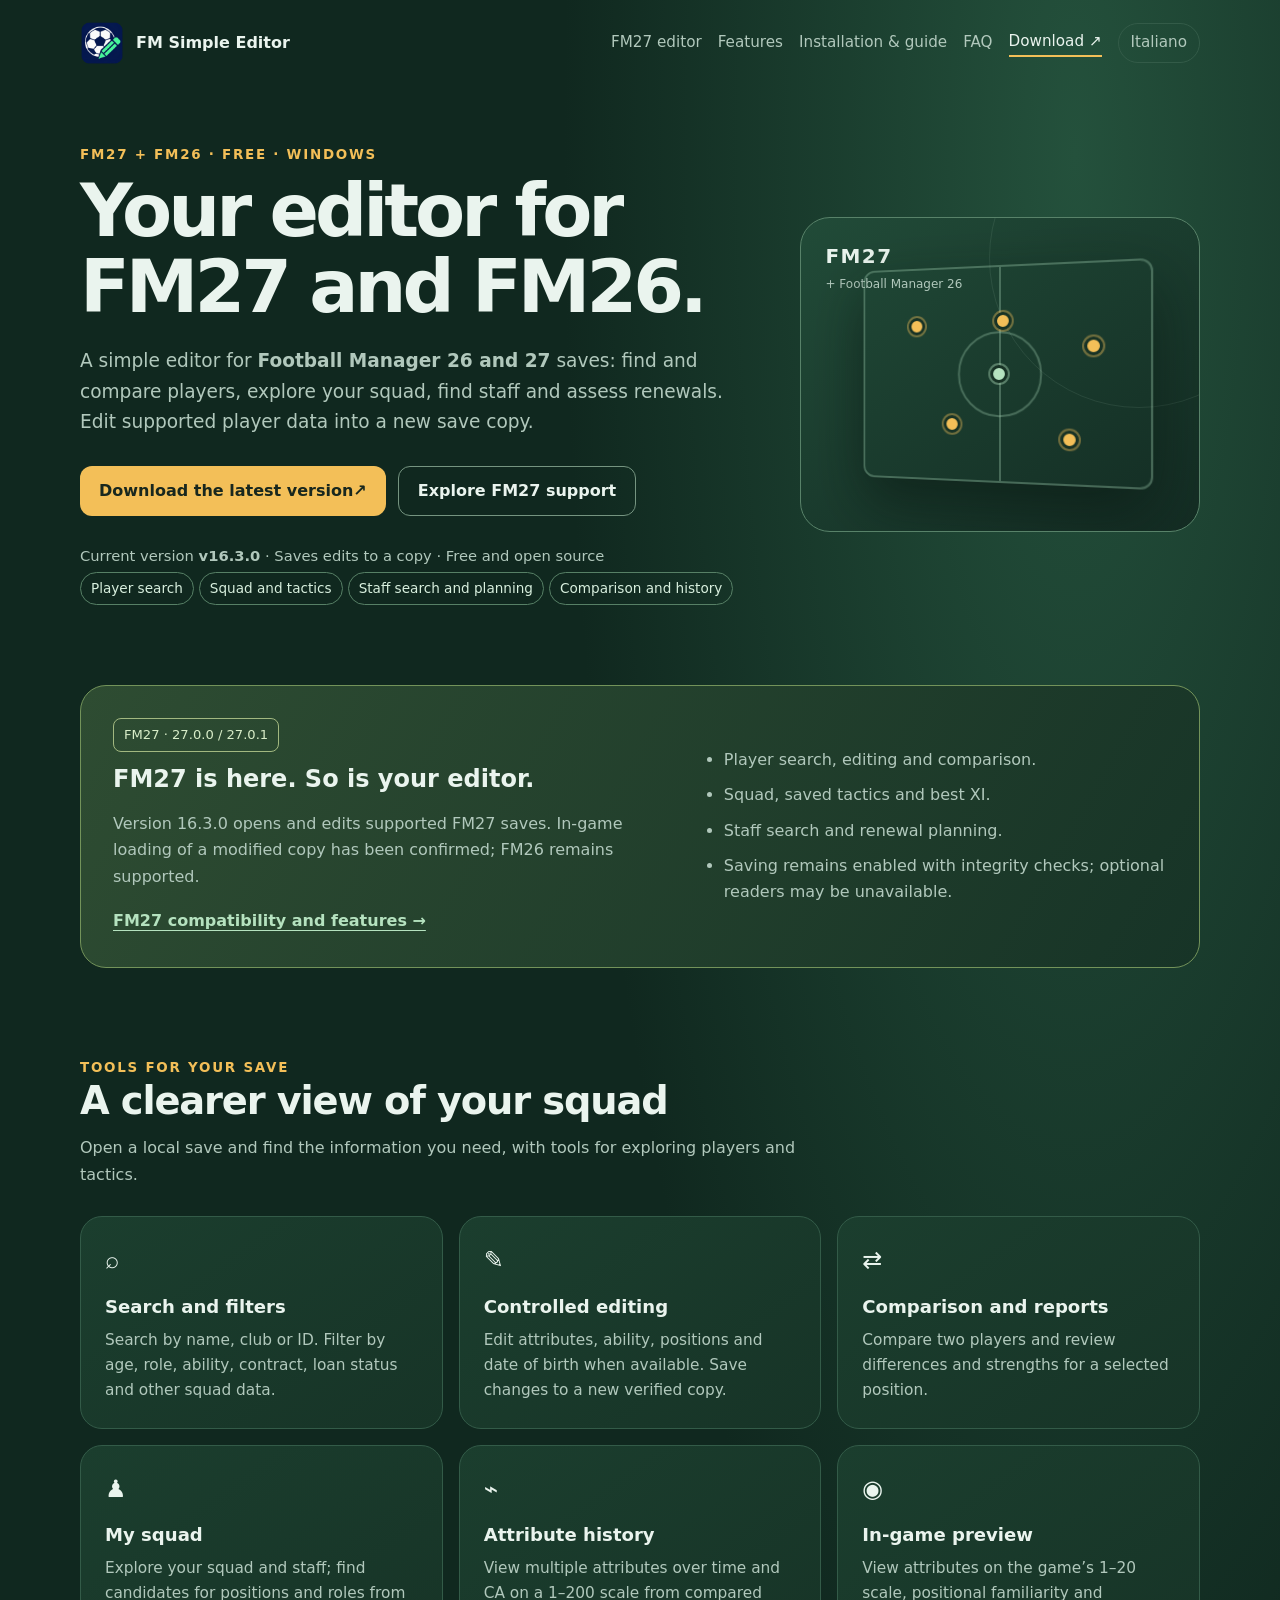
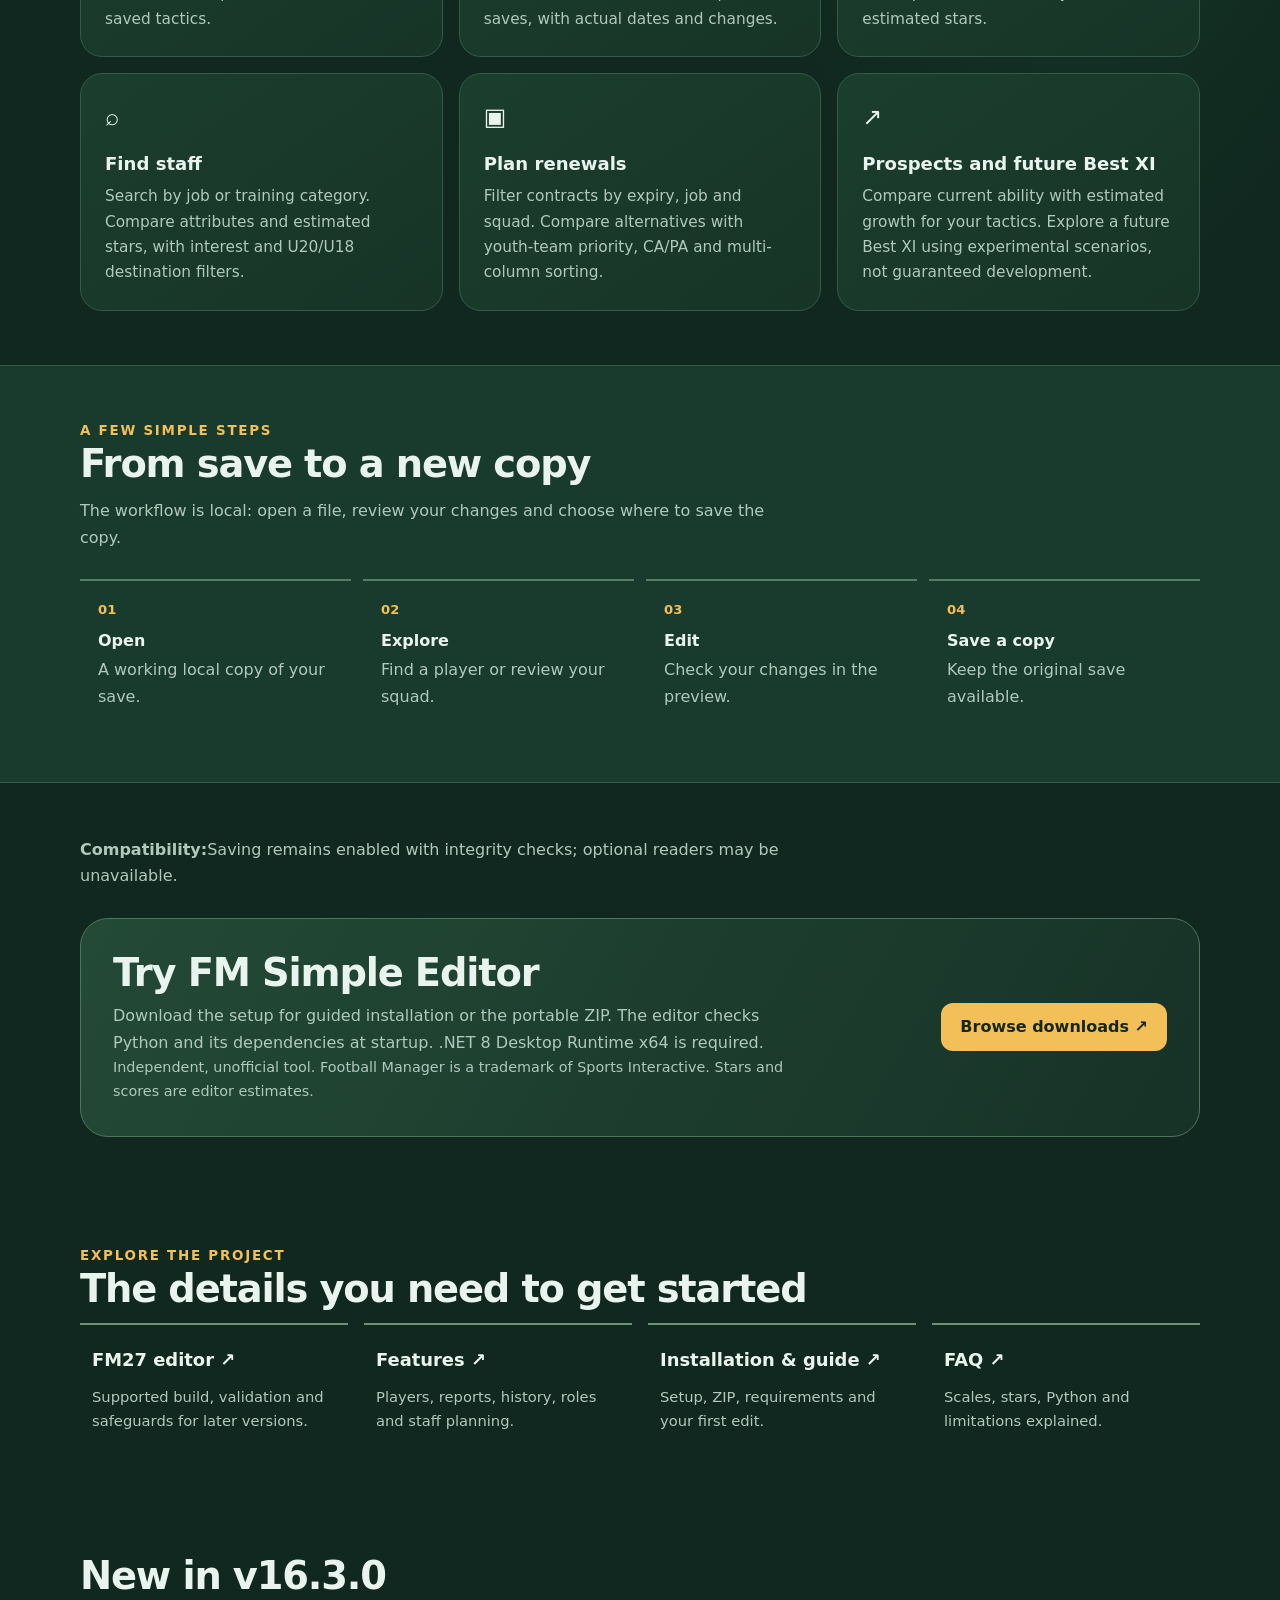
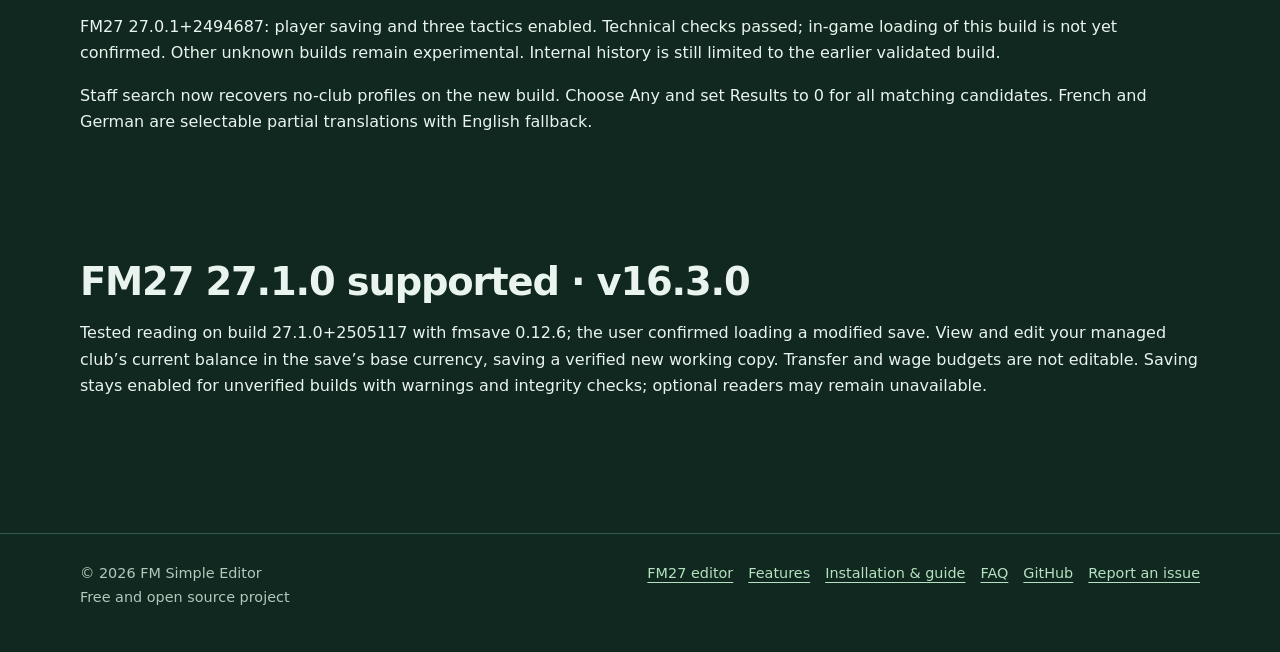
==== commit 036d689d: "Clarify unverified-build saving policy in current documentation" ====
--- a/site/en/index.html
+++ b/site/en/index.html
@@ -56,11 +56,11 @@
   <a class="skip" href="#main">Skip to content</a><header class="wrap nav"><a class="brand" href="./" aria-label="FM Simple Editor, home"><img src="../assets/icon.png" alt="" width="44" height="44"><span>FM Simple Editor</span></a><nav class="navlinks" aria-label="Main navigation"><a href="fm27/">FM27 editor</a><a href="features/">Features</a><a href="guide/">Installation & guide</a><a href="faq/">FAQ</a><a class="nav-download" href="https://github.com/hierro1981/FM26SimpleEditor/releases/latest">Download ↗</a><a class="lang" href="../" lang="it" hreflang="it">Italiano</a></nav></header>
   <main id="main">
     <section class="wrap hero"><div><div class="eyebrow">FM27 + FM26 · Free · Windows</div><h1>Your editor for<br>FM27 and FM26.</h1><p>A simple editor for <strong>Football Manager 26 and 27</strong> saves: find and compare players, explore your squad, find staff and assess renewals. Edit supported player data into a new save copy.</p><div class="actions"><a class="button" href="https://github.com/hierro1981/FM26SimpleEditor/releases/latest">Download the latest version <span aria-hidden="true"> ↗</span></a><a class="button secondary" href="fm27/">Explore FM27 support</a></div><div class="meta">Current version <strong>v16.3.0</strong> · Saves edits to a copy · Free and open source</div><div><span class="pill">Player search</span><span class="pill">Squad and tactics</span><span class="pill">Staff search and planning</span><span class="pill">Comparison and history</span></div></div><div class="art" role="img" aria-label="Illustration of a football pitch with player positions"><div class="edition-mark">FM27 <small>+ Football Manager 26</small></div><div class="orbit"></div><div class="pitch"><i class="dot d1"></i><i class="dot d2"></i><i class="dot d3"></i><i class="dot d4"></i><i class="dot d5"></i><i class="dot d6"></i></div></div></section>
-    <section class="wrap section-tight"><div class="spotlight"><div><span class="build-badge">FM27 · 27.0.0 / 27.0.1</span><h2>FM27 is here. So is your editor.</h2><p>Version 16.3.0 opens and edits supported FM27 saves. In-game loading of a modified copy has been confirmed; FM26 remains supported.</p><a href="fm27/" class="text-link">FM27 compatibility and features →</a></div><ul class="compact-list"><li>Player search, editing and comparison.</li><li>Squad, saved tactics and best XI.</li><li>Staff search and renewal planning.</li><li>Build checks: other readable FM27 versions stay view-only.</li></ul></div></section><section class="section wrap" id="features"><div class="eyebrow">Tools for your save</div><h2>A clearer view of your squad</h2><p class="lead">Open a local save and find the information you need, with tools for exploring players and tactics.</p><div class="grid">
+    <section class="wrap section-tight"><div class="spotlight"><div><span class="build-badge">FM27 · 27.0.0 / 27.0.1</span><h2>FM27 is here. So is your editor.</h2><p>Version 16.3.0 opens and edits supported FM27 saves. In-game loading of a modified copy has been confirmed; FM26 remains supported.</p><a href="fm27/" class="text-link">FM27 compatibility and features →</a></div><ul class="compact-list"><li>Player search, editing and comparison.</li><li>Squad, saved tactics and best XI.</li><li>Staff search and renewal planning.</li><li>Saving remains enabled with integrity checks; optional readers may be unavailable.</li></ul></div></section><section class="section wrap" id="features"><div class="eyebrow">Tools for your save</div><h2>A clearer view of your squad</h2><p class="lead">Open a local save and find the information you need, with tools for exploring players and tactics.</p><div class="grid">
       <article class="card"><div class="icon" aria-hidden="true">⌕</div><h3>Search and filters</h3><p>Search by name, club or ID. Filter by age, role, ability, contract, loan status and other squad data.</p></article><article class="card"><div class="icon" aria-hidden="true">✎</div><h3>Controlled editing</h3><p>Edit attributes, ability, positions and date of birth when available. Save changes to a new verified copy.</p></article><article class="card"><div class="icon" aria-hidden="true">⇄</div><h3>Comparison and reports</h3><p>Compare two players and review differences and strengths for a selected position.</p></article><article class="card"><div class="icon" aria-hidden="true">♟</div><h3>My squad</h3><p>Explore your squad and staff; find candidates for positions and roles from saved tactics.</p></article><article class="card"><div class="icon" aria-hidden="true">⌁</div><h3>Attribute history</h3><p>View multiple attributes over time and CA on a 1–200 scale from compared saves, with actual dates and changes.</p></article><article class="card"><div class="icon" aria-hidden="true">◉</div><h3>In-game preview</h3><p>View attributes on the game’s 1–20 scale, positional familiarity and estimated stars.</p></article>
     <article class="card"><div class="icon" aria-hidden="true">⌕</div><h3>Find staff</h3><p>Search by job or training category. Compare attributes and estimated stars, with interest and U20/U18 destination filters.</p></article><article class="card"><div class="icon" aria-hidden="true">▣</div><h3>Plan renewals</h3><p>Filter contracts by expiry, job and squad. Compare alternatives with youth-team priority, CA/PA and multi-column sorting.</p></article><article class="card"><div class="icon" aria-hidden="true">↗</div><h3>Prospects and future Best XI</h3><p>Compare current ability with estimated growth for your tactics. Explore a future Best XI using experimental scenarios, not guaranteed development.</p></article></div></section>
     <section class="section band" id="how"><div class="wrap"><div class="eyebrow">A few simple steps</div><h2>From save to a new copy</h2><p class="lead">The workflow is local: open a file, review your changes and choose where to save the copy.</p><div class="steps"><div class="step"><strong>Open</strong>A working local copy of your save.</div><div class="step"><strong>Explore</strong>Find a player or review your squad.</div><div class="step"><strong>Edit</strong>Check your changes in the preview.</div><div class="step"><strong>Save a copy</strong>Keep the original save available.</div></div></div></section>
-    <section class="section wrap"><p class="lead"><strong>Compatibility:</strong> FM26 and FM27 build 27.0.0+2493426. In-game loading of a modified FM27 save confirmed. Other FM27 builds, when readable, are view-only: editing and saving remain disabled.</p><div class="download"><div><h2>Try FM Simple Editor</h2><p>Download the setup for guided installation or the portable ZIP. The editor checks Python and its dependencies at startup. .NET 8 Desktop Runtime x64 is required.</p><p class="disclaimer">Independent, unofficial tool. Football Manager is a trademark of Sports Interactive. Stars and scores are editor estimates.</p></div><a class="button" href="https://github.com/hierro1981/FM26SimpleEditor/releases/latest">Browse downloads ↗</a></div></section>
+    <section class="section wrap"><p class="lead"><strong>Compatibility:</strong>Saving remains enabled with integrity checks; optional readers may be unavailable.</p><div class="download"><div><h2>Try FM Simple Editor</h2><p>Download the setup for guided installation or the portable ZIP. The editor checks Python and its dependencies at startup. .NET 8 Desktop Runtime x64 is required.</p><p class="disclaimer">Independent, unofficial tool. Football Manager is a trademark of Sports Interactive. Stars and scores are editor estimates.</p></div><a class="button" href="https://github.com/hierro1981/FM26SimpleEditor/releases/latest">Browse downloads ↗</a></div></section>
   <section class="section wrap"><div class="eyebrow">Explore the project</div><h2>The details you need to get started</h2><div class="explore"><a href="fm27/"><strong>FM27 editor ↗</strong><span>Supported build, validation and safeguards for later versions.</span></a><a href="features/"><strong>Features ↗</strong><span>Players, reports, history, roles and staff planning.</span></a><a href="guide/"><strong>Installation & guide ↗</strong><span>Setup, ZIP, requirements and your first edit.</span></a><a href="faq/"><strong>FAQ ↗</strong><span>Scales, stars, Python and limitations explained.</span></a></div></section><section class="section wrap"><h2>New in v16.3.0</h2><p>FM27 27.0.1+2494687: player saving and three tactics enabled. Technical checks passed; in-game loading of this build is not yet confirmed. Other unknown builds remain experimental. Internal history is still limited to the earlier validated build.</p><p>Staff search now recovers no-club profiles on the new build. Choose Any and set Results to 0 for all matching candidates. French and German are selectable partial translations with English fallback.</p></section><section class="section wrap"><h2>FM27 27.1.0 supported · v16.3.0</h2><p>Tested reading on build 27.1.0+2505117 with fmsave 0.12.6; the user confirmed loading a modified save. View and edit your managed club’s current balance in the save’s base currency, saving a verified new working copy. Transfer and wage budgets are not editable. Saving stays enabled for unverified builds with warnings and integrity checks; optional readers may remain unavailable.</p></section></main>
   <footer class="footer"><div class="wrap footerrow"><span>© 2026 FM Simple Editor<br>Free and open source project</span><nav class="footerlinks" aria-label="Footer"><a href="fm27/">FM27 editor</a><a href="features/">Features</a><a href="guide/">Installation & guide</a><a href="faq/">FAQ</a><a href="https://github.com/hierro1981/FM26SimpleEditor">GitHub</a><a href="https://github.com/hierro1981/FM26SimpleEditor/issues">Report an issue</a></nav></div></footer>
 </body>
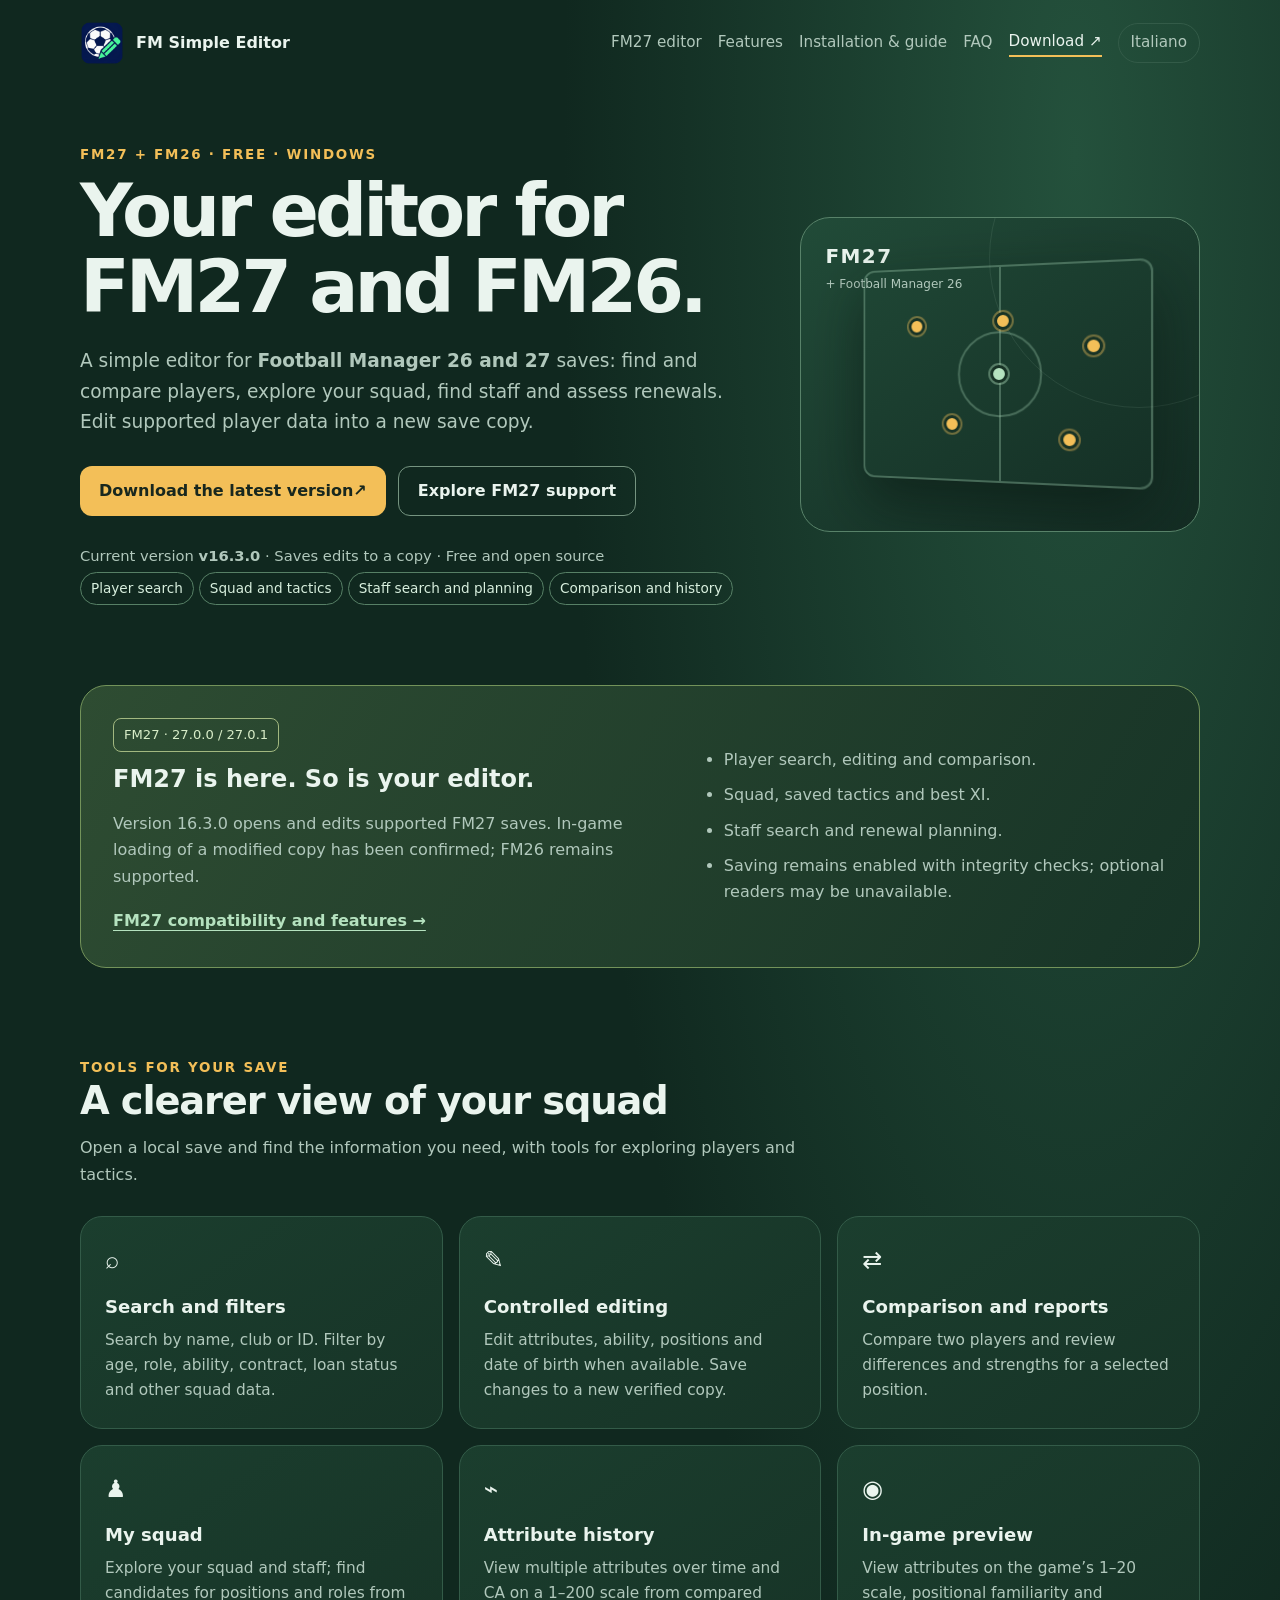
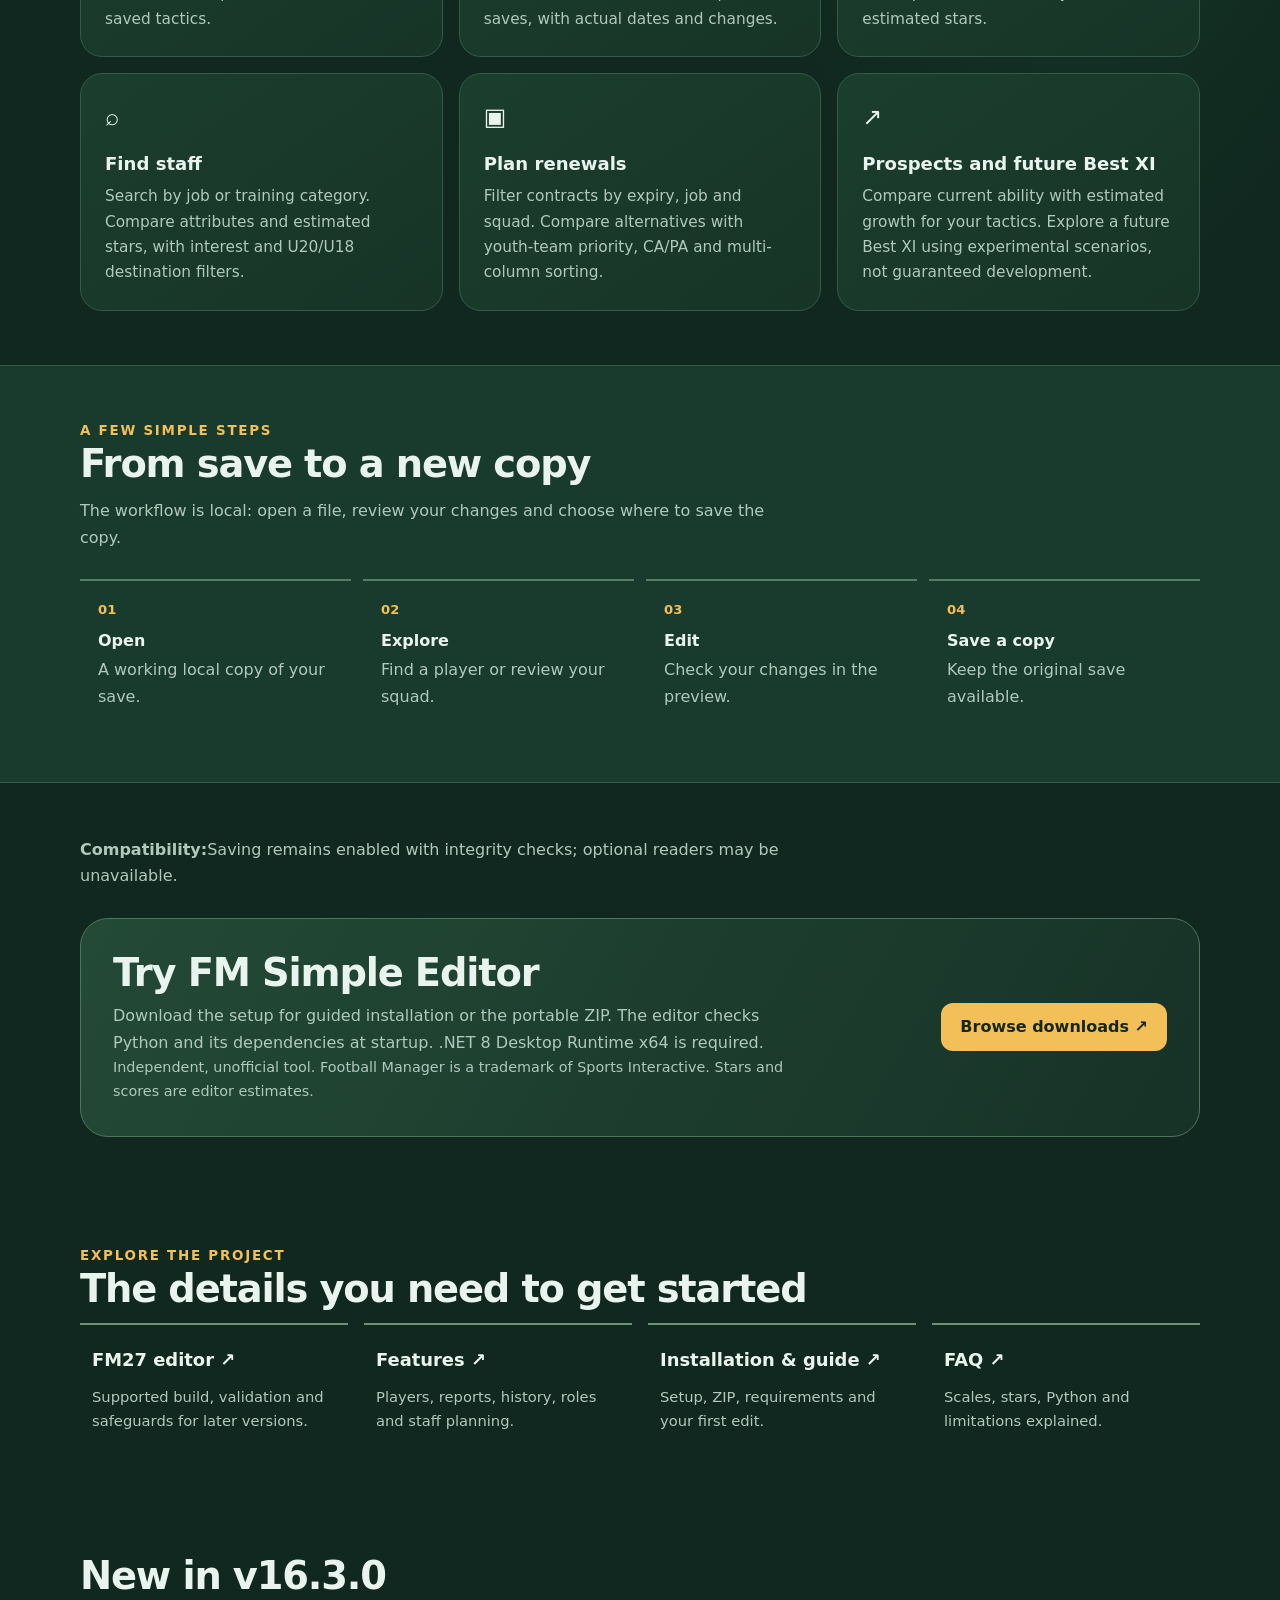
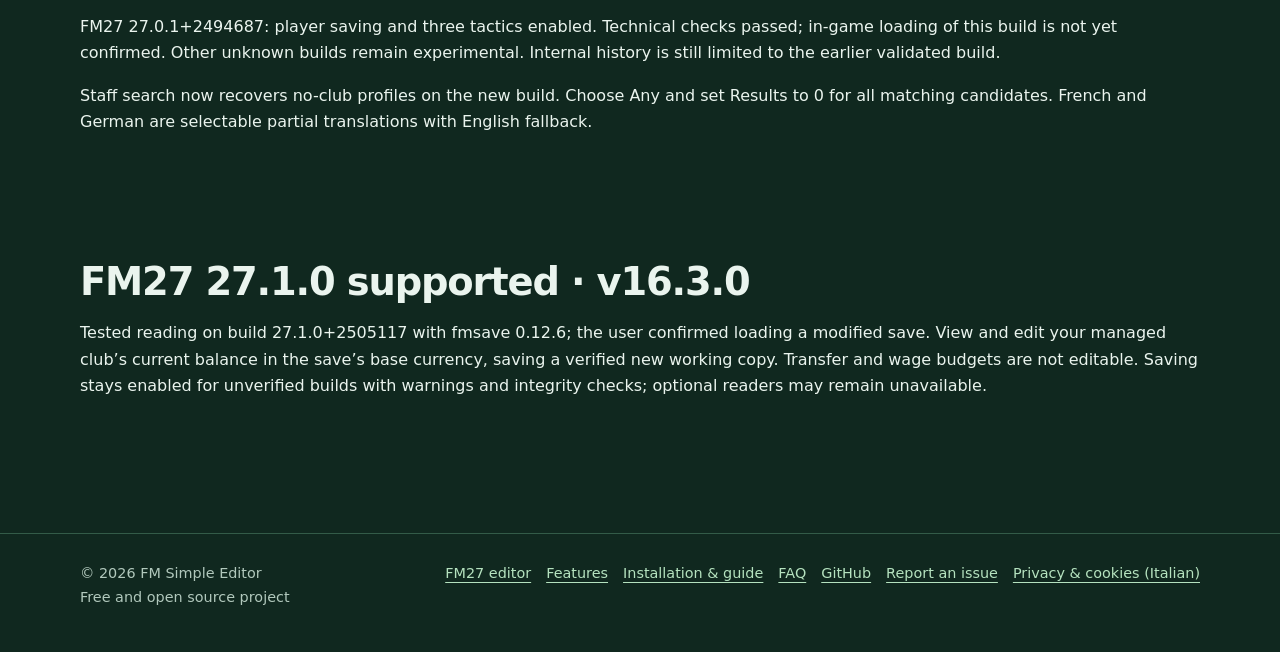
==== commit 9c7a2fa9: "Preserve dedicated website analytics and shared privacy footer during site refresh" ====
--- a/site/en/index.html
+++ b/site/en/index.html
@@ -51,6 +51,12 @@
 }
   </script>
   <link rel="stylesheet" href="../assets/site.css">
+<!-- Privacy-friendly analytics by Plausible -->
+<script async src="https://stats.ramaya.org/js/pa-GnJzQ6dfLJP9XAEv3MbV9.js"></script>
+<script>
+  window.plausible=window.plausible||function(){(plausible.q=plausible.q||[]).push(arguments)},plausible.init=plausible.init||function(i){plausible.o=i||{}};
+  plausible.init()
+</script>
 </head>
 <body>
   <a class="skip" href="#main">Skip to content</a><header class="wrap nav"><a class="brand" href="./" aria-label="FM Simple Editor, home"><img src="../assets/icon.png" alt="" width="44" height="44"><span>FM Simple Editor</span></a><nav class="navlinks" aria-label="Main navigation"><a href="fm27/">FM27 editor</a><a href="features/">Features</a><a href="guide/">Installation & guide</a><a href="faq/">FAQ</a><a class="nav-download" href="https://github.com/hierro1981/FM26SimpleEditor/releases/latest">Download ↗</a><a class="lang" href="../" lang="it" hreflang="it">Italiano</a></nav></header>
@@ -62,6 +68,6 @@
     <section class="section band" id="how"><div class="wrap"><div class="eyebrow">A few simple steps</div><h2>From save to a new copy</h2><p class="lead">The workflow is local: open a file, review your changes and choose where to save the copy.</p><div class="steps"><div class="step"><strong>Open</strong>A working local copy of your save.</div><div class="step"><strong>Explore</strong>Find a player or review your squad.</div><div class="step"><strong>Edit</strong>Check your changes in the preview.</div><div class="step"><strong>Save a copy</strong>Keep the original save available.</div></div></div></section>
     <section class="section wrap"><p class="lead"><strong>Compatibility:</strong>Saving remains enabled with integrity checks; optional readers may be unavailable.</p><div class="download"><div><h2>Try FM Simple Editor</h2><p>Download the setup for guided installation or the portable ZIP. The editor checks Python and its dependencies at startup. .NET 8 Desktop Runtime x64 is required.</p><p class="disclaimer">Independent, unofficial tool. Football Manager is a trademark of Sports Interactive. Stars and scores are editor estimates.</p></div><a class="button" href="https://github.com/hierro1981/FM26SimpleEditor/releases/latest">Browse downloads ↗</a></div></section>
   <section class="section wrap"><div class="eyebrow">Explore the project</div><h2>The details you need to get started</h2><div class="explore"><a href="fm27/"><strong>FM27 editor ↗</strong><span>Supported build, validation and safeguards for later versions.</span></a><a href="features/"><strong>Features ↗</strong><span>Players, reports, history, roles and staff planning.</span></a><a href="guide/"><strong>Installation & guide ↗</strong><span>Setup, ZIP, requirements and your first edit.</span></a><a href="faq/"><strong>FAQ ↗</strong><span>Scales, stars, Python and limitations explained.</span></a></div></section><section class="section wrap"><h2>New in v16.3.0</h2><p>FM27 27.0.1+2494687: player saving and three tactics enabled. Technical checks passed; in-game loading of this build is not yet confirmed. Other unknown builds remain experimental. Internal history is still limited to the earlier validated build.</p><p>Staff search now recovers no-club profiles on the new build. Choose Any and set Results to 0 for all matching candidates. French and German are selectable partial translations with English fallback.</p></section><section class="section wrap"><h2>FM27 27.1.0 supported · v16.3.0</h2><p>Tested reading on build 27.1.0+2505117 with fmsave 0.12.6; the user confirmed loading a modified save. View and edit your managed club’s current balance in the save’s base currency, saving a verified new working copy. Transfer and wage budgets are not editable. Saving stays enabled for unverified builds with warnings and integrity checks; optional readers may remain unavailable.</p></section></main>
-  <footer class="footer"><div class="wrap footerrow"><span>© 2026 FM Simple Editor<br>Free and open source project</span><nav class="footerlinks" aria-label="Footer"><a href="fm27/">FM27 editor</a><a href="features/">Features</a><a href="guide/">Installation & guide</a><a href="faq/">FAQ</a><a href="https://github.com/hierro1981/FM26SimpleEditor">GitHub</a><a href="https://github.com/hierro1981/FM26SimpleEditor/issues">Report an issue</a></nav></div></footer>
+  <footer class="footer"><div class="wrap footerrow"><span>© 2026 FM Simple Editor<br>Free and open source project</span><nav class="footerlinks" aria-label="Footer"><a href="fm27/">FM27 editor</a><a href="features/">Features</a><a href="guide/">Installation & guide</a><a href="faq/">FAQ</a><a href="https://github.com/hierro1981/FM26SimpleEditor">GitHub</a><a href="https://github.com/hierro1981/FM26SimpleEditor/issues">Report an issue</a><a href="https://ramaya.org/privacy.html">Privacy &amp; cookies (Italian)</a></nav></div></footer>
 </body>
 </html>
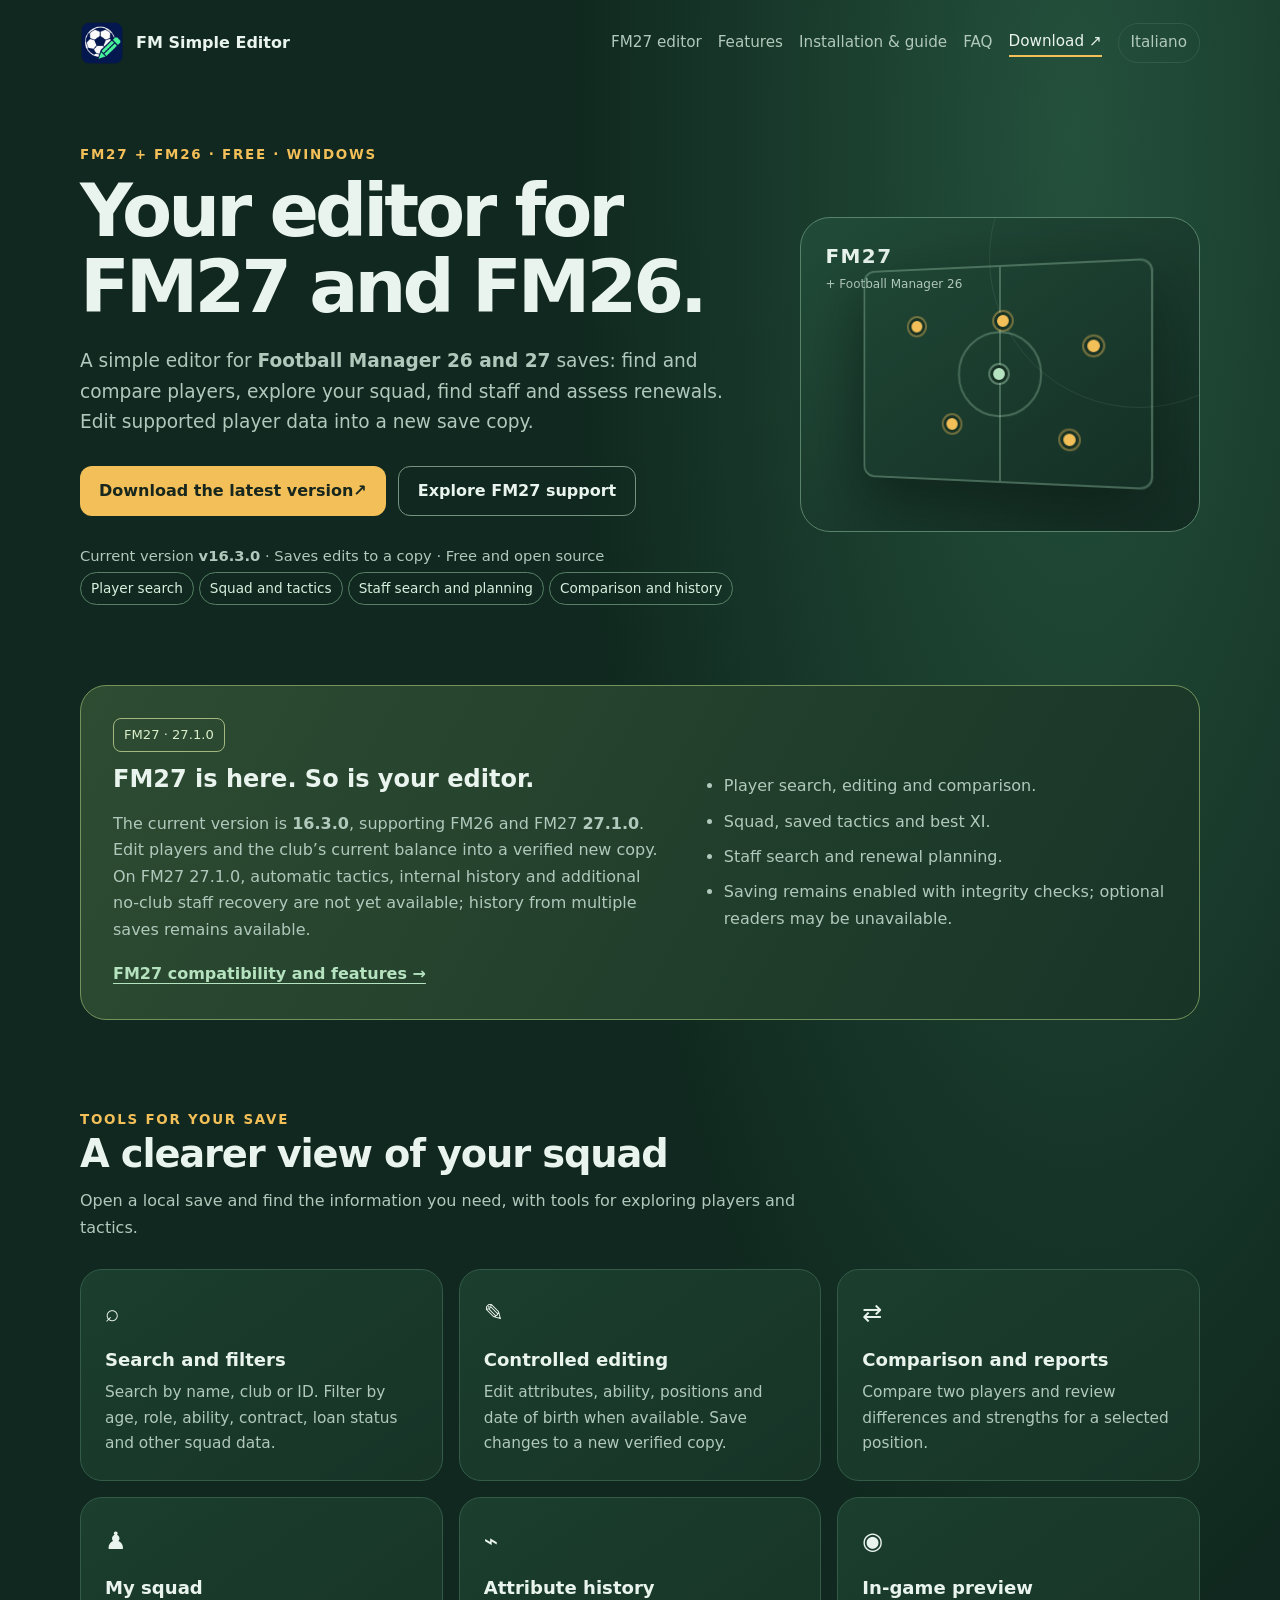
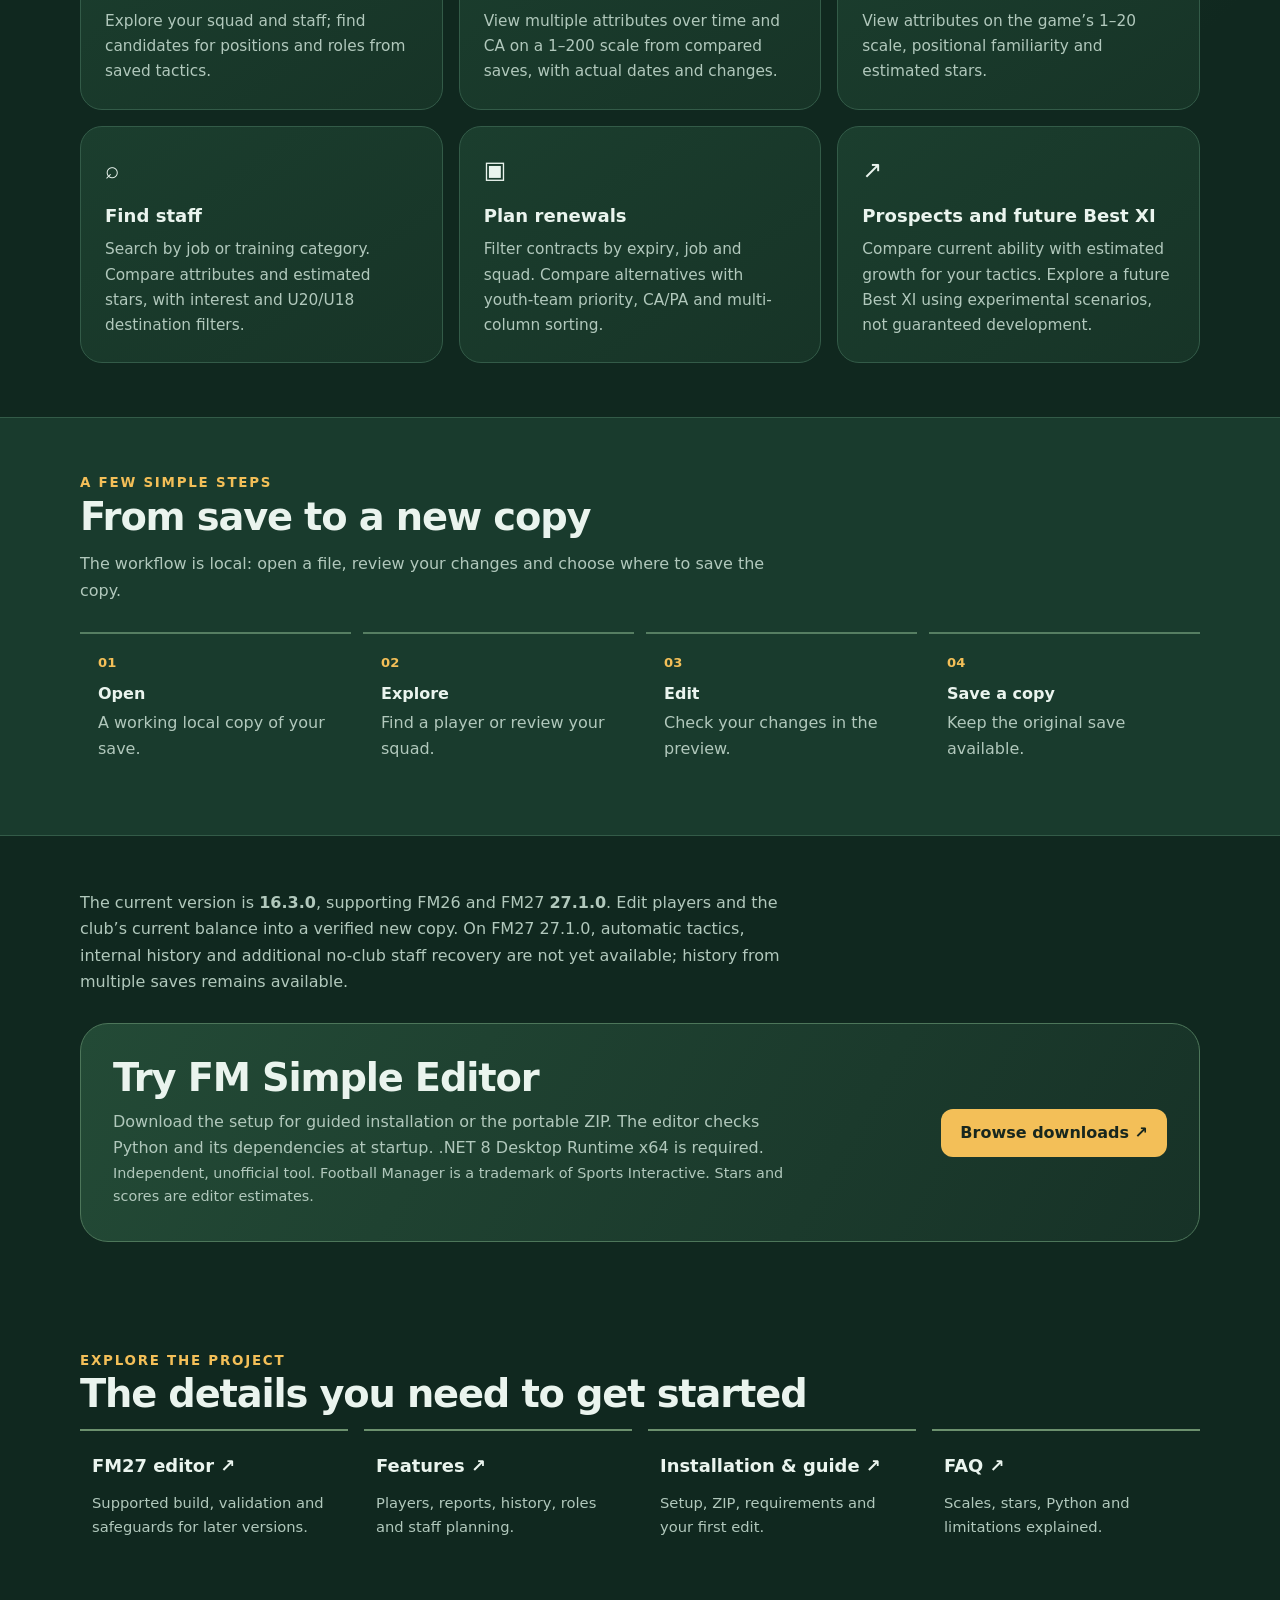
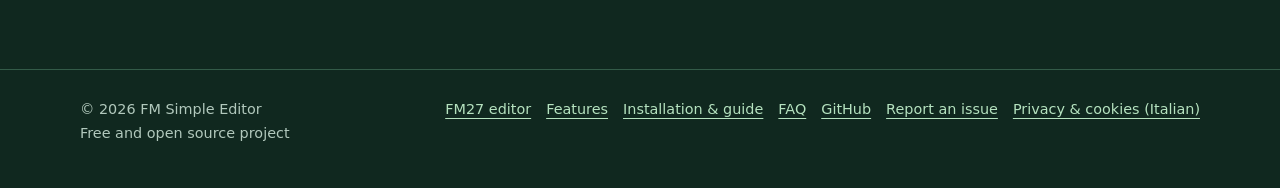
==== commit 15df63f9: "Reconcile README and website with current v16.3.0 features and limitations" ====
--- a/site/en/index.html
+++ b/site/en/index.html
@@ -62,12 +62,12 @@
   <a class="skip" href="#main">Skip to content</a><header class="wrap nav"><a class="brand" href="./" aria-label="FM Simple Editor, home"><img src="../assets/icon.png" alt="" width="44" height="44"><span>FM Simple Editor</span></a><nav class="navlinks" aria-label="Main navigation"><a href="fm27/">FM27 editor</a><a href="features/">Features</a><a href="guide/">Installation & guide</a><a href="faq/">FAQ</a><a class="nav-download" href="https://github.com/hierro1981/FM26SimpleEditor/releases/latest">Download ↗</a><a class="lang" href="../" lang="it" hreflang="it">Italiano</a></nav></header>
   <main id="main">
     <section class="wrap hero"><div><div class="eyebrow">FM27 + FM26 · Free · Windows</div><h1>Your editor for<br>FM27 and FM26.</h1><p>A simple editor for <strong>Football Manager 26 and 27</strong> saves: find and compare players, explore your squad, find staff and assess renewals. Edit supported player data into a new save copy.</p><div class="actions"><a class="button" href="https://github.com/hierro1981/FM26SimpleEditor/releases/latest">Download the latest version <span aria-hidden="true"> ↗</span></a><a class="button secondary" href="fm27/">Explore FM27 support</a></div><div class="meta">Current version <strong>v16.3.0</strong> · Saves edits to a copy · Free and open source</div><div><span class="pill">Player search</span><span class="pill">Squad and tactics</span><span class="pill">Staff search and planning</span><span class="pill">Comparison and history</span></div></div><div class="art" role="img" aria-label="Illustration of a football pitch with player positions"><div class="edition-mark">FM27 <small>+ Football Manager 26</small></div><div class="orbit"></div><div class="pitch"><i class="dot d1"></i><i class="dot d2"></i><i class="dot d3"></i><i class="dot d4"></i><i class="dot d5"></i><i class="dot d6"></i></div></div></section>
-    <section class="wrap section-tight"><div class="spotlight"><div><span class="build-badge">FM27 · 27.0.0 / 27.0.1</span><h2>FM27 is here. So is your editor.</h2><p>Version 16.3.0 opens and edits supported FM27 saves. In-game loading of a modified copy has been confirmed; FM26 remains supported.</p><a href="fm27/" class="text-link">FM27 compatibility and features →</a></div><ul class="compact-list"><li>Player search, editing and comparison.</li><li>Squad, saved tactics and best XI.</li><li>Staff search and renewal planning.</li><li>Saving remains enabled with integrity checks; optional readers may be unavailable.</li></ul></div></section><section class="section wrap" id="features"><div class="eyebrow">Tools for your save</div><h2>A clearer view of your squad</h2><p class="lead">Open a local save and find the information you need, with tools for exploring players and tactics.</p><div class="grid">
+    <section class="wrap section-tight"><div class="spotlight"><div><span class="build-badge">FM27 · 27.1.0</span><h2>FM27 is here. So is your editor.</h2><p>The current version is <strong>16.3.0</strong>, supporting FM26 and FM27 <strong>27.1.0</strong>. Edit players and the club’s current balance into a verified new copy. On FM27 27.1.0, automatic tactics, internal history and additional no-club staff recovery are not yet available; history from multiple saves remains available.</p><a href="fm27/" class="text-link">FM27 compatibility and features →</a></div><ul class="compact-list"><li>Player search, editing and comparison.</li><li>Squad, saved tactics and best XI.</li><li>Staff search and renewal planning.</li><li>Saving remains enabled with integrity checks; optional readers may be unavailable.</li></ul></div></section><section class="section wrap" id="features"><div class="eyebrow">Tools for your save</div><h2>A clearer view of your squad</h2><p class="lead">Open a local save and find the information you need, with tools for exploring players and tactics.</p><div class="grid">
       <article class="card"><div class="icon" aria-hidden="true">⌕</div><h3>Search and filters</h3><p>Search by name, club or ID. Filter by age, role, ability, contract, loan status and other squad data.</p></article><article class="card"><div class="icon" aria-hidden="true">✎</div><h3>Controlled editing</h3><p>Edit attributes, ability, positions and date of birth when available. Save changes to a new verified copy.</p></article><article class="card"><div class="icon" aria-hidden="true">⇄</div><h3>Comparison and reports</h3><p>Compare two players and review differences and strengths for a selected position.</p></article><article class="card"><div class="icon" aria-hidden="true">♟</div><h3>My squad</h3><p>Explore your squad and staff; find candidates for positions and roles from saved tactics.</p></article><article class="card"><div class="icon" aria-hidden="true">⌁</div><h3>Attribute history</h3><p>View multiple attributes over time and CA on a 1–200 scale from compared saves, with actual dates and changes.</p></article><article class="card"><div class="icon" aria-hidden="true">◉</div><h3>In-game preview</h3><p>View attributes on the game’s 1–20 scale, positional familiarity and estimated stars.</p></article>
     <article class="card"><div class="icon" aria-hidden="true">⌕</div><h3>Find staff</h3><p>Search by job or training category. Compare attributes and estimated stars, with interest and U20/U18 destination filters.</p></article><article class="card"><div class="icon" aria-hidden="true">▣</div><h3>Plan renewals</h3><p>Filter contracts by expiry, job and squad. Compare alternatives with youth-team priority, CA/PA and multi-column sorting.</p></article><article class="card"><div class="icon" aria-hidden="true">↗</div><h3>Prospects and future Best XI</h3><p>Compare current ability with estimated growth for your tactics. Explore a future Best XI using experimental scenarios, not guaranteed development.</p></article></div></section>
     <section class="section band" id="how"><div class="wrap"><div class="eyebrow">A few simple steps</div><h2>From save to a new copy</h2><p class="lead">The workflow is local: open a file, review your changes and choose where to save the copy.</p><div class="steps"><div class="step"><strong>Open</strong>A working local copy of your save.</div><div class="step"><strong>Explore</strong>Find a player or review your squad.</div><div class="step"><strong>Edit</strong>Check your changes in the preview.</div><div class="step"><strong>Save a copy</strong>Keep the original save available.</div></div></div></section>
-    <section class="section wrap"><p class="lead"><strong>Compatibility:</strong>Saving remains enabled with integrity checks; optional readers may be unavailable.</p><div class="download"><div><h2>Try FM Simple Editor</h2><p>Download the setup for guided installation or the portable ZIP. The editor checks Python and its dependencies at startup. .NET 8 Desktop Runtime x64 is required.</p><p class="disclaimer">Independent, unofficial tool. Football Manager is a trademark of Sports Interactive. Stars and scores are editor estimates.</p></div><a class="button" href="https://github.com/hierro1981/FM26SimpleEditor/releases/latest">Browse downloads ↗</a></div></section>
-  <section class="section wrap"><div class="eyebrow">Explore the project</div><h2>The details you need to get started</h2><div class="explore"><a href="fm27/"><strong>FM27 editor ↗</strong><span>Supported build, validation and safeguards for later versions.</span></a><a href="features/"><strong>Features ↗</strong><span>Players, reports, history, roles and staff planning.</span></a><a href="guide/"><strong>Installation & guide ↗</strong><span>Setup, ZIP, requirements and your first edit.</span></a><a href="faq/"><strong>FAQ ↗</strong><span>Scales, stars, Python and limitations explained.</span></a></div></section><section class="section wrap"><h2>New in v16.3.0</h2><p>FM27 27.0.1+2494687: player saving and three tactics enabled. Technical checks passed; in-game loading of this build is not yet confirmed. Other unknown builds remain experimental. Internal history is still limited to the earlier validated build.</p><p>Staff search now recovers no-club profiles on the new build. Choose Any and set Results to 0 for all matching candidates. French and German are selectable partial translations with English fallback.</p></section><section class="section wrap"><h2>FM27 27.1.0 supported · v16.3.0</h2><p>Tested reading on build 27.1.0+2505117 with fmsave 0.12.6; the user confirmed loading a modified save. View and edit your managed club’s current balance in the save’s base currency, saving a verified new working copy. Transfer and wage budgets are not editable. Saving stays enabled for unverified builds with warnings and integrity checks; optional readers may remain unavailable.</p></section></main>
+    <section class="section wrap"><p class="lead">The current version is <strong>16.3.0</strong>, supporting FM26 and FM27 <strong>27.1.0</strong>. Edit players and the club’s current balance into a verified new copy. On FM27 27.1.0, automatic tactics, internal history and additional no-club staff recovery are not yet available; history from multiple saves remains available.</p><div class="download"><div><h2>Try FM Simple Editor</h2><p>Download the setup for guided installation or the portable ZIP. The editor checks Python and its dependencies at startup. .NET 8 Desktop Runtime x64 is required.</p><p class="disclaimer">Independent, unofficial tool. Football Manager is a trademark of Sports Interactive. Stars and scores are editor estimates.</p></div><a class="button" href="https://github.com/hierro1981/FM26SimpleEditor/releases/latest">Browse downloads ↗</a></div></section>
+  <section class="section wrap"><div class="eyebrow">Explore the project</div><h2>The details you need to get started</h2><div class="explore"><a href="fm27/"><strong>FM27 editor ↗</strong><span>Supported build, validation and safeguards for later versions.</span></a><a href="features/"><strong>Features ↗</strong><span>Players, reports, history, roles and staff planning.</span></a><a href="guide/"><strong>Installation & guide ↗</strong><span>Setup, ZIP, requirements and your first edit.</span></a><a href="faq/"><strong>FAQ ↗</strong><span>Scales, stars, Python and limitations explained.</span></a></div></section></main>
   <footer class="footer"><div class="wrap footerrow"><span>© 2026 FM Simple Editor<br>Free and open source project</span><nav class="footerlinks" aria-label="Footer"><a href="fm27/">FM27 editor</a><a href="features/">Features</a><a href="guide/">Installation & guide</a><a href="faq/">FAQ</a><a href="https://github.com/hierro1981/FM26SimpleEditor">GitHub</a><a href="https://github.com/hierro1981/FM26SimpleEditor/issues">Report an issue</a><a href="https://ramaya.org/privacy.html">Privacy &amp; cookies (Italian)</a></nav></div></footer>
 </body>
 </html>
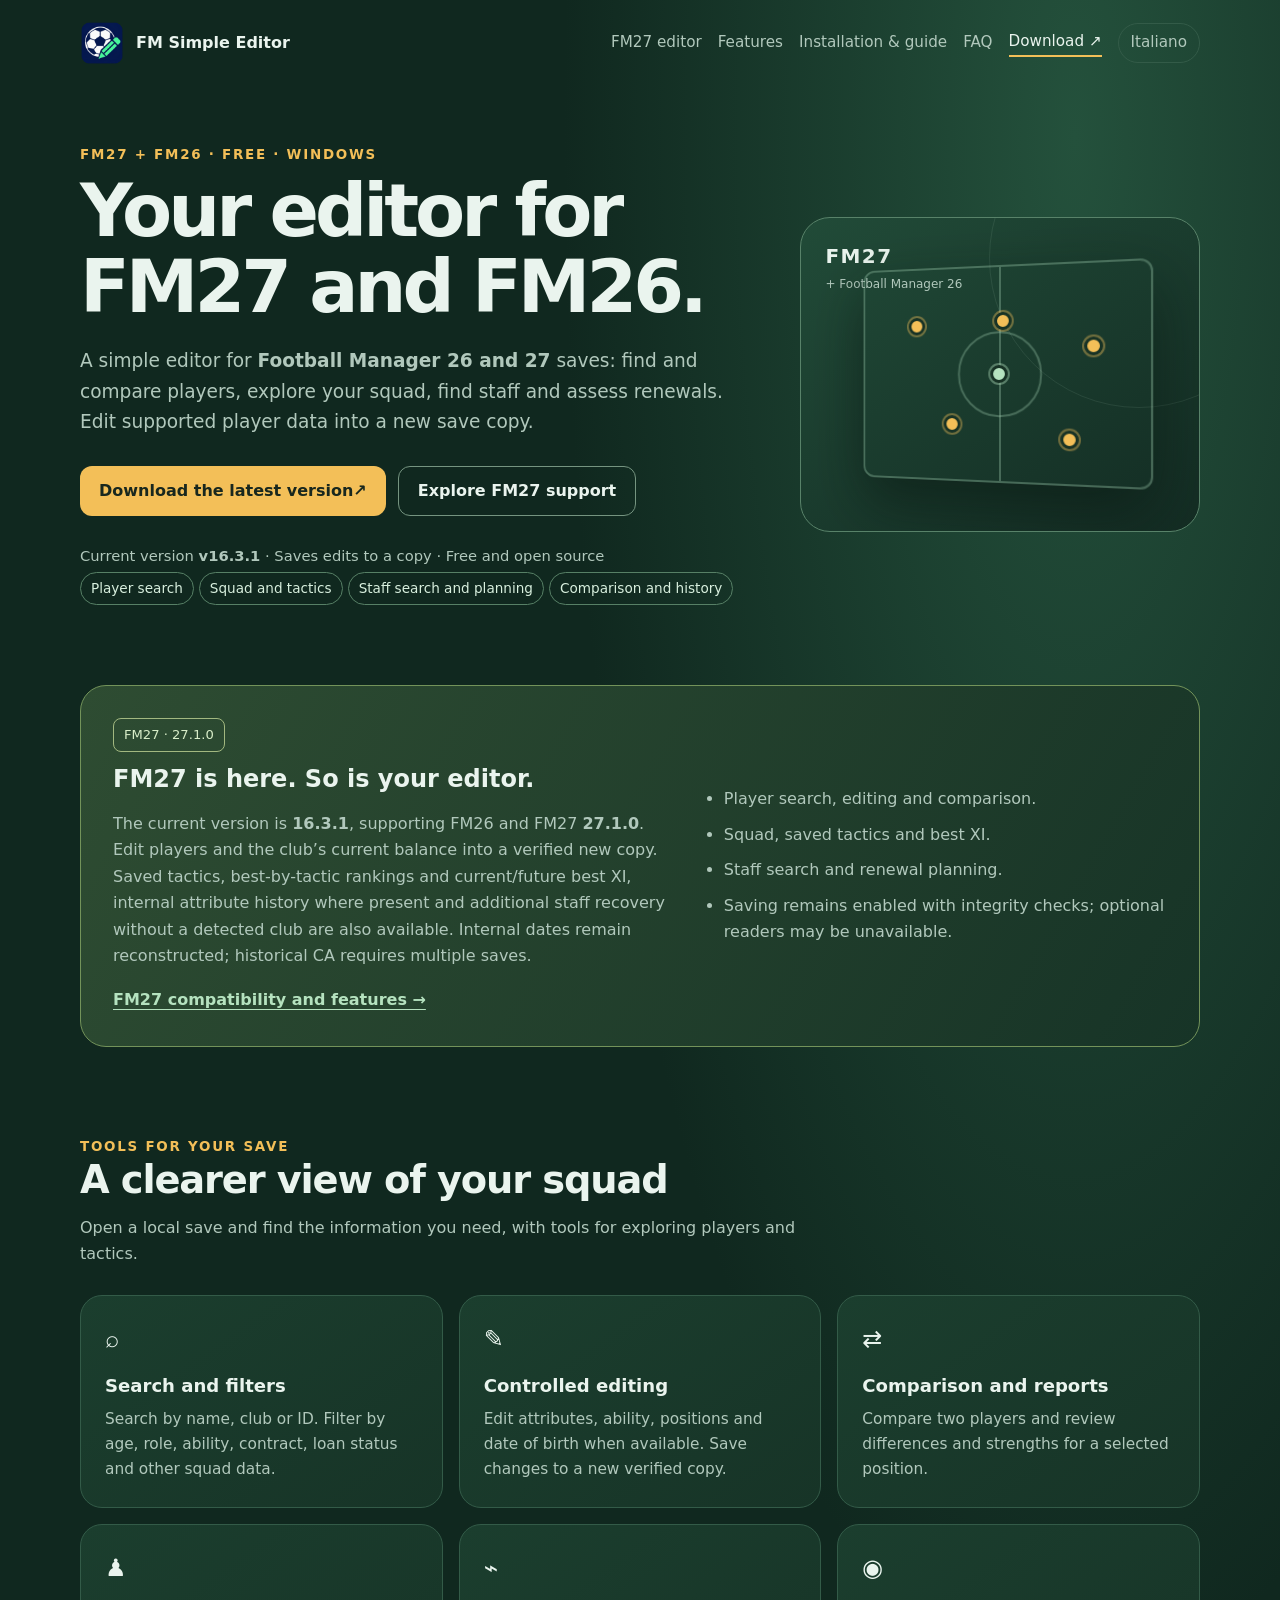
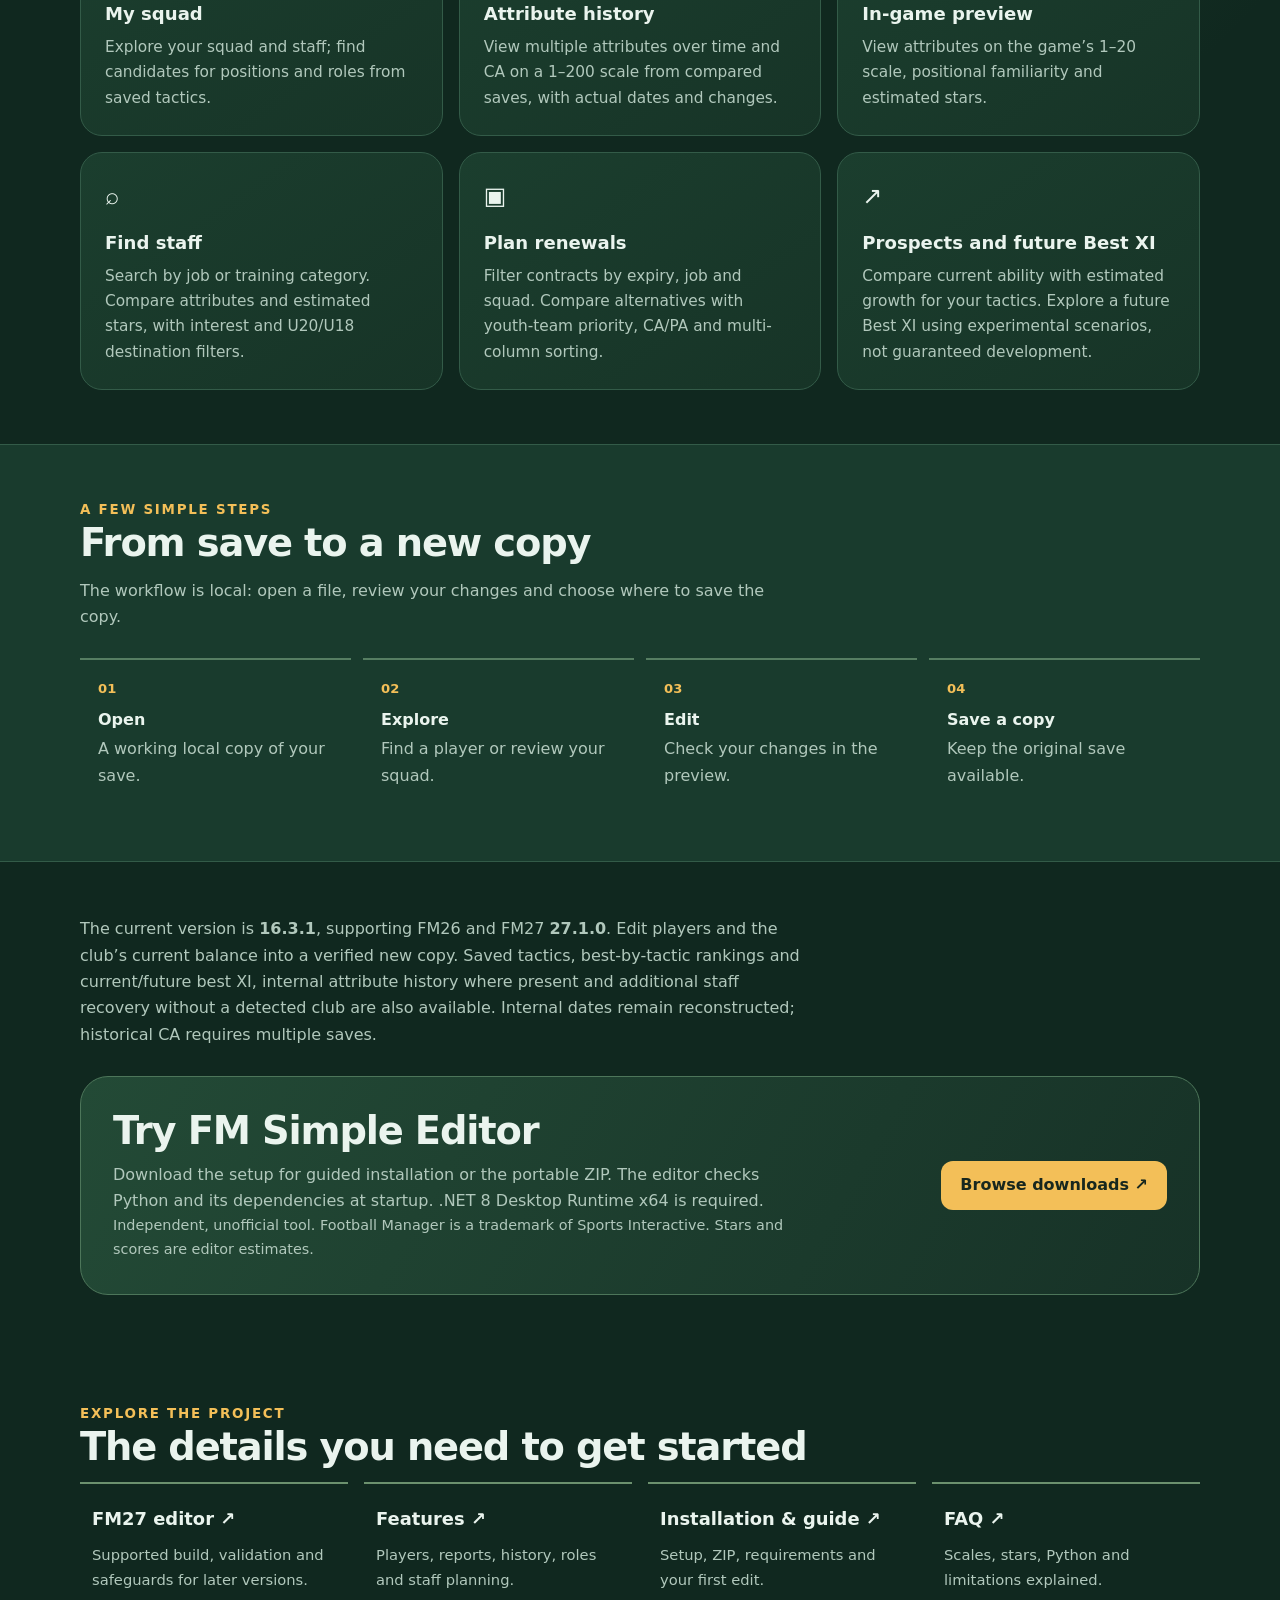
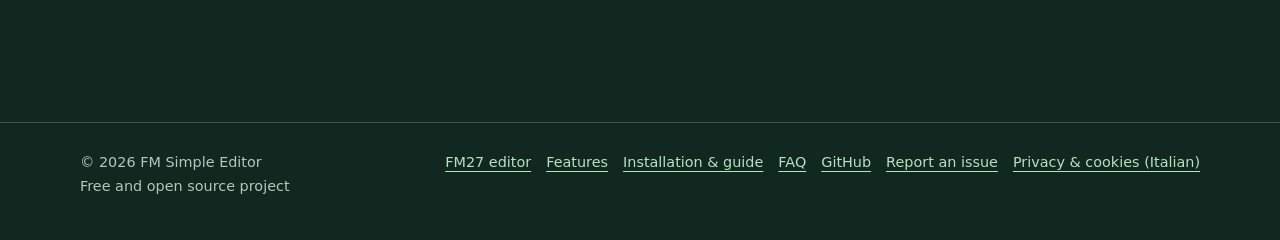
==== commit 71d7557c: "Restore verified FM27 27.1 optional readers and fix fmsave staff recovery (16.3.1)" ====
--- a/site/en/index.html
+++ b/site/en/index.html
@@ -18,38 +18,8 @@
   <meta property="og:url" content="https://fmeditor.ramaya.org/en/">
   <meta property="og:image" content="https://fmeditor.ramaya.org/assets/icon.png">
   <meta name="twitter:card" content="summary">
-  <script type="application/ld+json">
-{
-  "@context": "https://schema.org",
-  "@type": "WebSite",
-  "name": "FM Simple Editor",
-  "alternateName": "FM26 Simple Save Editor",
-  "url": "https://fmeditor.ramaya.org/"
-}
-  </script>
-  <script type="application/ld+json">
-{
-  "@context": "https://schema.org",
-  "@type": "SoftwareApplication",
-  "name": "FM Simple Editor",
-  "applicationCategory": "UtilitiesApplication",
-  "operatingSystem": "Windows 10, Windows 11",
-  "inLanguage": [
-    "it",
-    "en"
-  ],
-  "isAccessibleForFree": true,
-  "offers": {
-    "@type": "Offer",
-    "price": "0",
-    "priceCurrency": "EUR"
-  },
-  "downloadUrl": "https://github.com/hierro1981/FM26SimpleEditor/releases/latest",
-  "codeRepository": "https://github.com/hierro1981/FM26SimpleEditor",
-  "description": "A free editor to edit and compare players, explore tactics and find and plan staff in local Football Manager 26 and 27 saves.",
-  "softwareVersion": "16.3.0"
-}
-  </script>
+  <script type="application/ld+json">{"@context": "https://schema.org", "@type": "WebSite", "name": "FM Simple Editor", "alternateName": "FM26 Simple Save Editor", "url": "https://fmeditor.ramaya.org/"}</script>
+  <script type="application/ld+json">{"@context": "https://schema.org", "@type": "SoftwareApplication", "name": "FM Simple Editor", "applicationCategory": "UtilitiesApplication", "operatingSystem": "Windows 10, Windows 11", "inLanguage": ["it", "en"], "isAccessibleForFree": true, "offers": {"@type": "Offer", "price": "0", "priceCurrency": "EUR"}, "downloadUrl": "https://github.com/hierro1981/FM26SimpleEditor/releases/latest", "codeRepository": "https://github.com/hierro1981/FM26SimpleEditor", "description": "A free editor to edit and compare players, explore tactics and find and plan staff in local Football Manager 26 and 27 saves.", "softwareVersion": "16.3.1"}</script>
   <link rel="stylesheet" href="../assets/site.css">
 <!-- Privacy-friendly analytics by Plausible -->
 <script async src="https://stats.ramaya.org/js/pa-GnJzQ6dfLJP9XAEv3MbV9.js"></script>
@@ -61,13 +31,14 @@
 <body>
   <a class="skip" href="#main">Skip to content</a><header class="wrap nav"><a class="brand" href="./" aria-label="FM Simple Editor, home"><img src="../assets/icon.png" alt="" width="44" height="44"><span>FM Simple Editor</span></a><nav class="navlinks" aria-label="Main navigation"><a href="fm27/">FM27 editor</a><a href="features/">Features</a><a href="guide/">Installation & guide</a><a href="faq/">FAQ</a><a class="nav-download" href="https://github.com/hierro1981/FM26SimpleEditor/releases/latest">Download ↗</a><a class="lang" href="../" lang="it" hreflang="it">Italiano</a></nav></header>
   <main id="main">
-    <section class="wrap hero"><div><div class="eyebrow">FM27 + FM26 · Free · Windows</div><h1>Your editor for<br>FM27 and FM26.</h1><p>A simple editor for <strong>Football Manager 26 and 27</strong> saves: find and compare players, explore your squad, find staff and assess renewals. Edit supported player data into a new save copy.</p><div class="actions"><a class="button" href="https://github.com/hierro1981/FM26SimpleEditor/releases/latest">Download the latest version <span aria-hidden="true"> ↗</span></a><a class="button secondary" href="fm27/">Explore FM27 support</a></div><div class="meta">Current version <strong>v16.3.0</strong> · Saves edits to a copy · Free and open source</div><div><span class="pill">Player search</span><span class="pill">Squad and tactics</span><span class="pill">Staff search and planning</span><span class="pill">Comparison and history</span></div></div><div class="art" role="img" aria-label="Illustration of a football pitch with player positions"><div class="edition-mark">FM27 <small>+ Football Manager 26</small></div><div class="orbit"></div><div class="pitch"><i class="dot d1"></i><i class="dot d2"></i><i class="dot d3"></i><i class="dot d4"></i><i class="dot d5"></i><i class="dot d6"></i></div></div></section>
-    <section class="wrap section-tight"><div class="spotlight"><div><span class="build-badge">FM27 · 27.1.0</span><h2>FM27 is here. So is your editor.</h2><p>The current version is <strong>16.3.0</strong>, supporting FM26 and FM27 <strong>27.1.0</strong>. Edit players and the club’s current balance into a verified new copy. On FM27 27.1.0, automatic tactics, internal history and additional no-club staff recovery are not yet available; history from multiple saves remains available.</p><a href="fm27/" class="text-link">FM27 compatibility and features →</a></div><ul class="compact-list"><li>Player search, editing and comparison.</li><li>Squad, saved tactics and best XI.</li><li>Staff search and renewal planning.</li><li>Saving remains enabled with integrity checks; optional readers may be unavailable.</li></ul></div></section><section class="section wrap" id="features"><div class="eyebrow">Tools for your save</div><h2>A clearer view of your squad</h2><p class="lead">Open a local save and find the information you need, with tools for exploring players and tactics.</p><div class="grid">
+    <section class="wrap hero"><div><div class="eyebrow">FM27 + FM26 · Free · Windows</div><h1>Your editor for<br>FM27 and FM26.</h1><p>A simple editor for <strong>Football Manager 26 and 27</strong> saves: find and compare players, explore your squad, find staff and assess renewals. Edit supported player data into a new save copy.</p><div class="actions"><a class="button" href="https://github.com/hierro1981/FM26SimpleEditor/releases/latest">Download the latest version <span aria-hidden="true"> ↗</span></a><a class="button secondary" href="fm27/">Explore FM27 support</a></div><div class="meta">Current version <strong>v16.3.1</strong> · Saves edits to a copy · Free and open source</div><div><span class="pill">Player search</span><span class="pill">Squad and tactics</span><span class="pill">Staff search and planning</span><span class="pill">Comparison and history</span></div></div><div class="art" role="img" aria-label="Illustration of a football pitch with player positions"><div class="edition-mark">FM27 <small>+ Football Manager 26</small></div><div class="orbit"></div><div class="pitch"><i class="dot d1"></i><i class="dot d2"></i><i class="dot d3"></i><i class="dot d4"></i><i class="dot d5"></i><i class="dot d6"></i></div></div></section>
+    <section class="wrap section-tight"><div class="spotlight"><div><span class="build-badge">FM27 · 27.1.0</span><h2>FM27 is here. So is your editor.</h2><p>The current version is <strong>16.3.1</strong>, supporting FM26 and FM27 <strong>27.1.0</strong>. Edit players and the club’s current balance into a verified new copy. Saved tactics, best-by-tactic rankings and current/future best XI, internal attribute history where present and additional staff recovery without a detected club are also available. Internal dates remain reconstructed; historical CA requires multiple saves.</p><a href="fm27/" class="text-link">FM27 compatibility and features →</a></div><ul class="compact-list"><li>Player search, editing and comparison.</li><li>Squad, saved tactics and best XI.</li><li>Staff search and renewal planning.</li><li>Saving remains enabled with integrity checks; optional readers may be unavailable.</li></ul></div></section><section class="section wrap" id="features"><div class="eyebrow">Tools for your save</div><h2>A clearer view of your squad</h2><p class="lead">Open a local save and find the information you need, with tools for exploring players and tactics.</p><div class="grid">
       <article class="card"><div class="icon" aria-hidden="true">⌕</div><h3>Search and filters</h3><p>Search by name, club or ID. Filter by age, role, ability, contract, loan status and other squad data.</p></article><article class="card"><div class="icon" aria-hidden="true">✎</div><h3>Controlled editing</h3><p>Edit attributes, ability, positions and date of birth when available. Save changes to a new verified copy.</p></article><article class="card"><div class="icon" aria-hidden="true">⇄</div><h3>Comparison and reports</h3><p>Compare two players and review differences and strengths for a selected position.</p></article><article class="card"><div class="icon" aria-hidden="true">♟</div><h3>My squad</h3><p>Explore your squad and staff; find candidates for positions and roles from saved tactics.</p></article><article class="card"><div class="icon" aria-hidden="true">⌁</div><h3>Attribute history</h3><p>View multiple attributes over time and CA on a 1–200 scale from compared saves, with actual dates and changes.</p></article><article class="card"><div class="icon" aria-hidden="true">◉</div><h3>In-game preview</h3><p>View attributes on the game’s 1–20 scale, positional familiarity and estimated stars.</p></article>
     <article class="card"><div class="icon" aria-hidden="true">⌕</div><h3>Find staff</h3><p>Search by job or training category. Compare attributes and estimated stars, with interest and U20/U18 destination filters.</p></article><article class="card"><div class="icon" aria-hidden="true">▣</div><h3>Plan renewals</h3><p>Filter contracts by expiry, job and squad. Compare alternatives with youth-team priority, CA/PA and multi-column sorting.</p></article><article class="card"><div class="icon" aria-hidden="true">↗</div><h3>Prospects and future Best XI</h3><p>Compare current ability with estimated growth for your tactics. Explore a future Best XI using experimental scenarios, not guaranteed development.</p></article></div></section>
     <section class="section band" id="how"><div class="wrap"><div class="eyebrow">A few simple steps</div><h2>From save to a new copy</h2><p class="lead">The workflow is local: open a file, review your changes and choose where to save the copy.</p><div class="steps"><div class="step"><strong>Open</strong>A working local copy of your save.</div><div class="step"><strong>Explore</strong>Find a player or review your squad.</div><div class="step"><strong>Edit</strong>Check your changes in the preview.</div><div class="step"><strong>Save a copy</strong>Keep the original save available.</div></div></div></section>
-    <section class="section wrap"><p class="lead">The current version is <strong>16.3.0</strong>, supporting FM26 and FM27 <strong>27.1.0</strong>. Edit players and the club’s current balance into a verified new copy. On FM27 27.1.0, automatic tactics, internal history and additional no-club staff recovery are not yet available; history from multiple saves remains available.</p><div class="download"><div><h2>Try FM Simple Editor</h2><p>Download the setup for guided installation or the portable ZIP. The editor checks Python and its dependencies at startup. .NET 8 Desktop Runtime x64 is required.</p><p class="disclaimer">Independent, unofficial tool. Football Manager is a trademark of Sports Interactive. Stars and scores are editor estimates.</p></div><a class="button" href="https://github.com/hierro1981/FM26SimpleEditor/releases/latest">Browse downloads ↗</a></div></section>
+    <section class="section wrap"><p class="lead">The current version is <strong>16.3.1</strong>, supporting FM26 and FM27 <strong>27.1.0</strong>. Edit players and the club’s current balance into a verified new copy. Saved tactics, best-by-tactic rankings and current/future best XI, internal attribute history where present and additional staff recovery without a detected club are also available. Internal dates remain reconstructed; historical CA requires multiple saves.</p><div class="download"><div><h2>Try FM Simple Editor</h2><p>Download the setup for guided installation or the portable ZIP. The editor checks Python and its dependencies at startup. .NET 8 Desktop Runtime x64 is required.</p><p class="disclaimer">Independent, unofficial tool. Football Manager is a trademark of Sports Interactive. Stars and scores are editor estimates.</p></div><a class="button" href="https://github.com/hierro1981/FM26SimpleEditor/releases/latest">Browse downloads ↗</a></div></section>
   <section class="section wrap"><div class="eyebrow">Explore the project</div><h2>The details you need to get started</h2><div class="explore"><a href="fm27/"><strong>FM27 editor ↗</strong><span>Supported build, validation and safeguards for later versions.</span></a><a href="features/"><strong>Features ↗</strong><span>Players, reports, history, roles and staff planning.</span></a><a href="guide/"><strong>Installation & guide ↗</strong><span>Setup, ZIP, requirements and your first edit.</span></a><a href="faq/"><strong>FAQ ↗</strong><span>Scales, stars, Python and limitations explained.</span></a></div></section></main>
   <footer class="footer"><div class="wrap footerrow"><span>© 2026 FM Simple Editor<br>Free and open source project</span><nav class="footerlinks" aria-label="Footer"><a href="fm27/">FM27 editor</a><a href="features/">Features</a><a href="guide/">Installation & guide</a><a href="faq/">FAQ</a><a href="https://github.com/hierro1981/FM26SimpleEditor">GitHub</a><a href="https://github.com/hierro1981/FM26SimpleEditor/issues">Report an issue</a><a href="https://ramaya.org/privacy.html">Privacy &amp; cookies (Italian)</a></nav></div></footer>
 </body>
 </html>
+
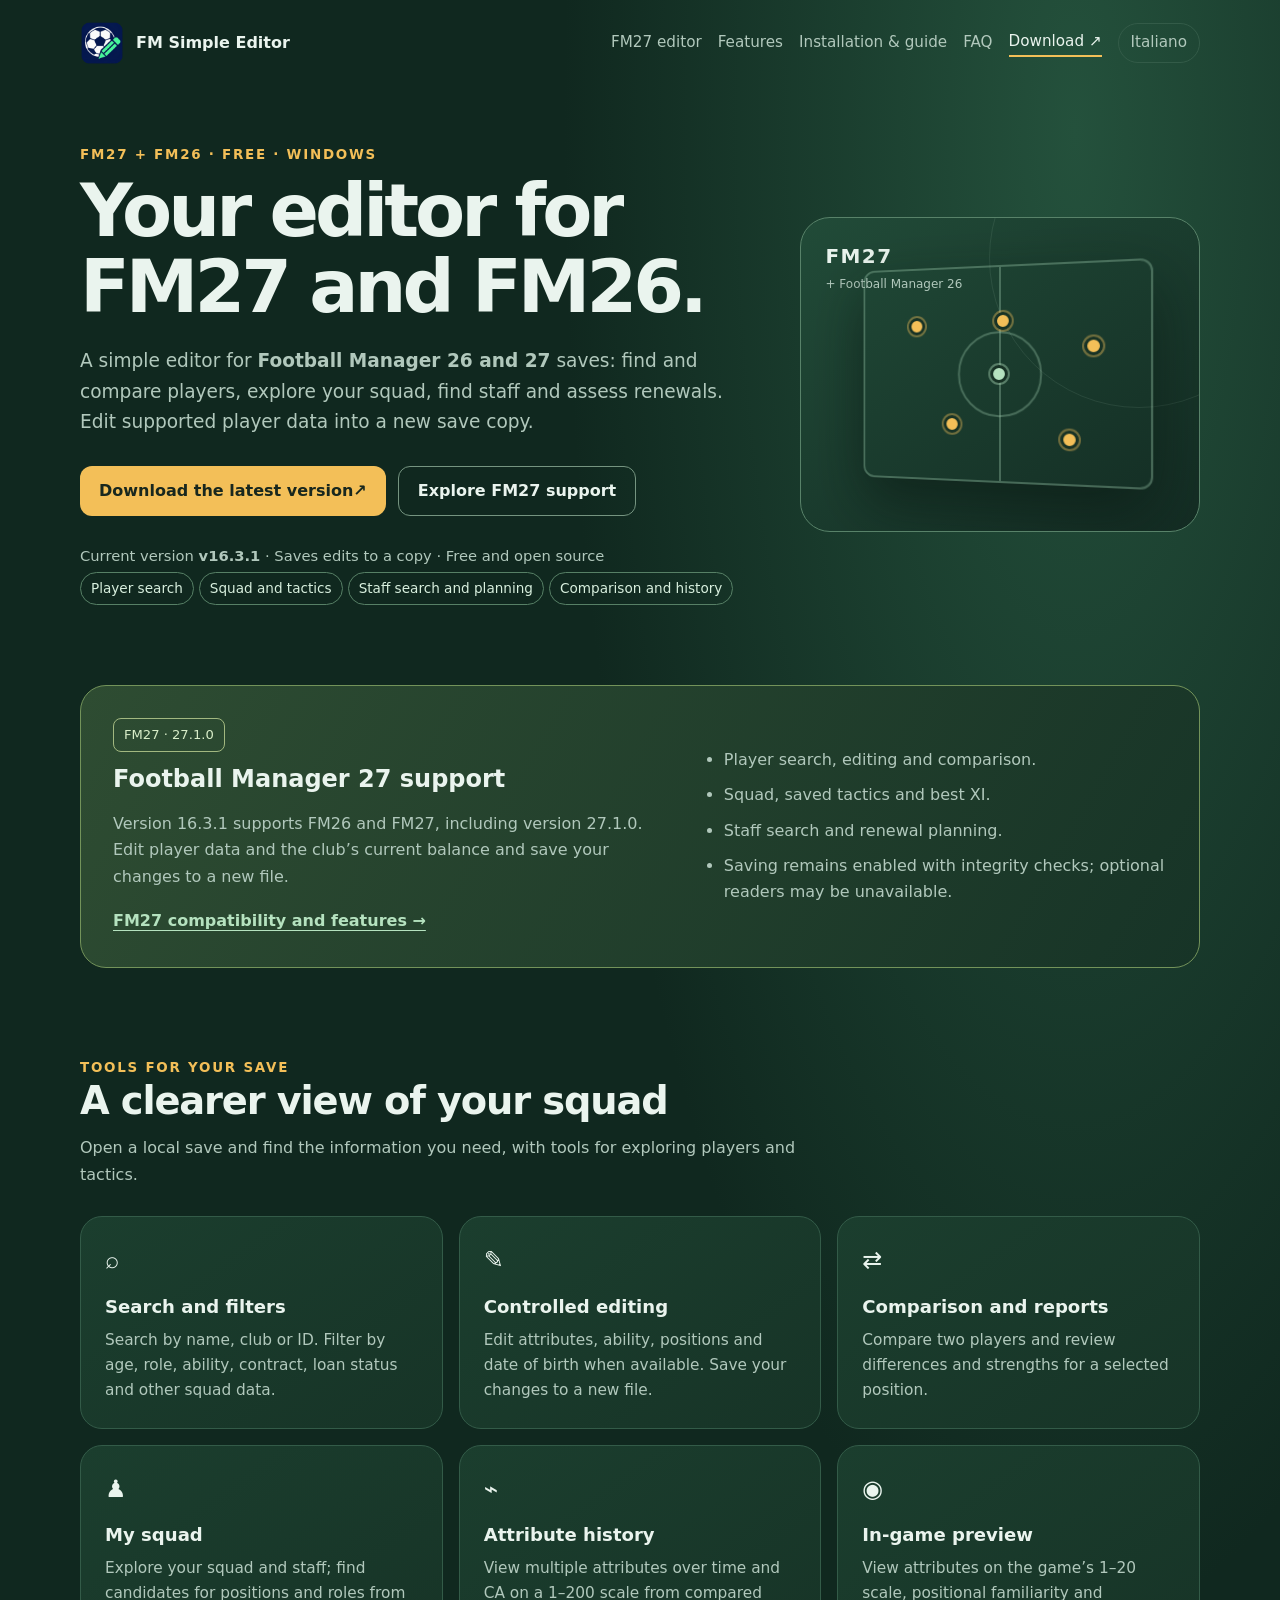
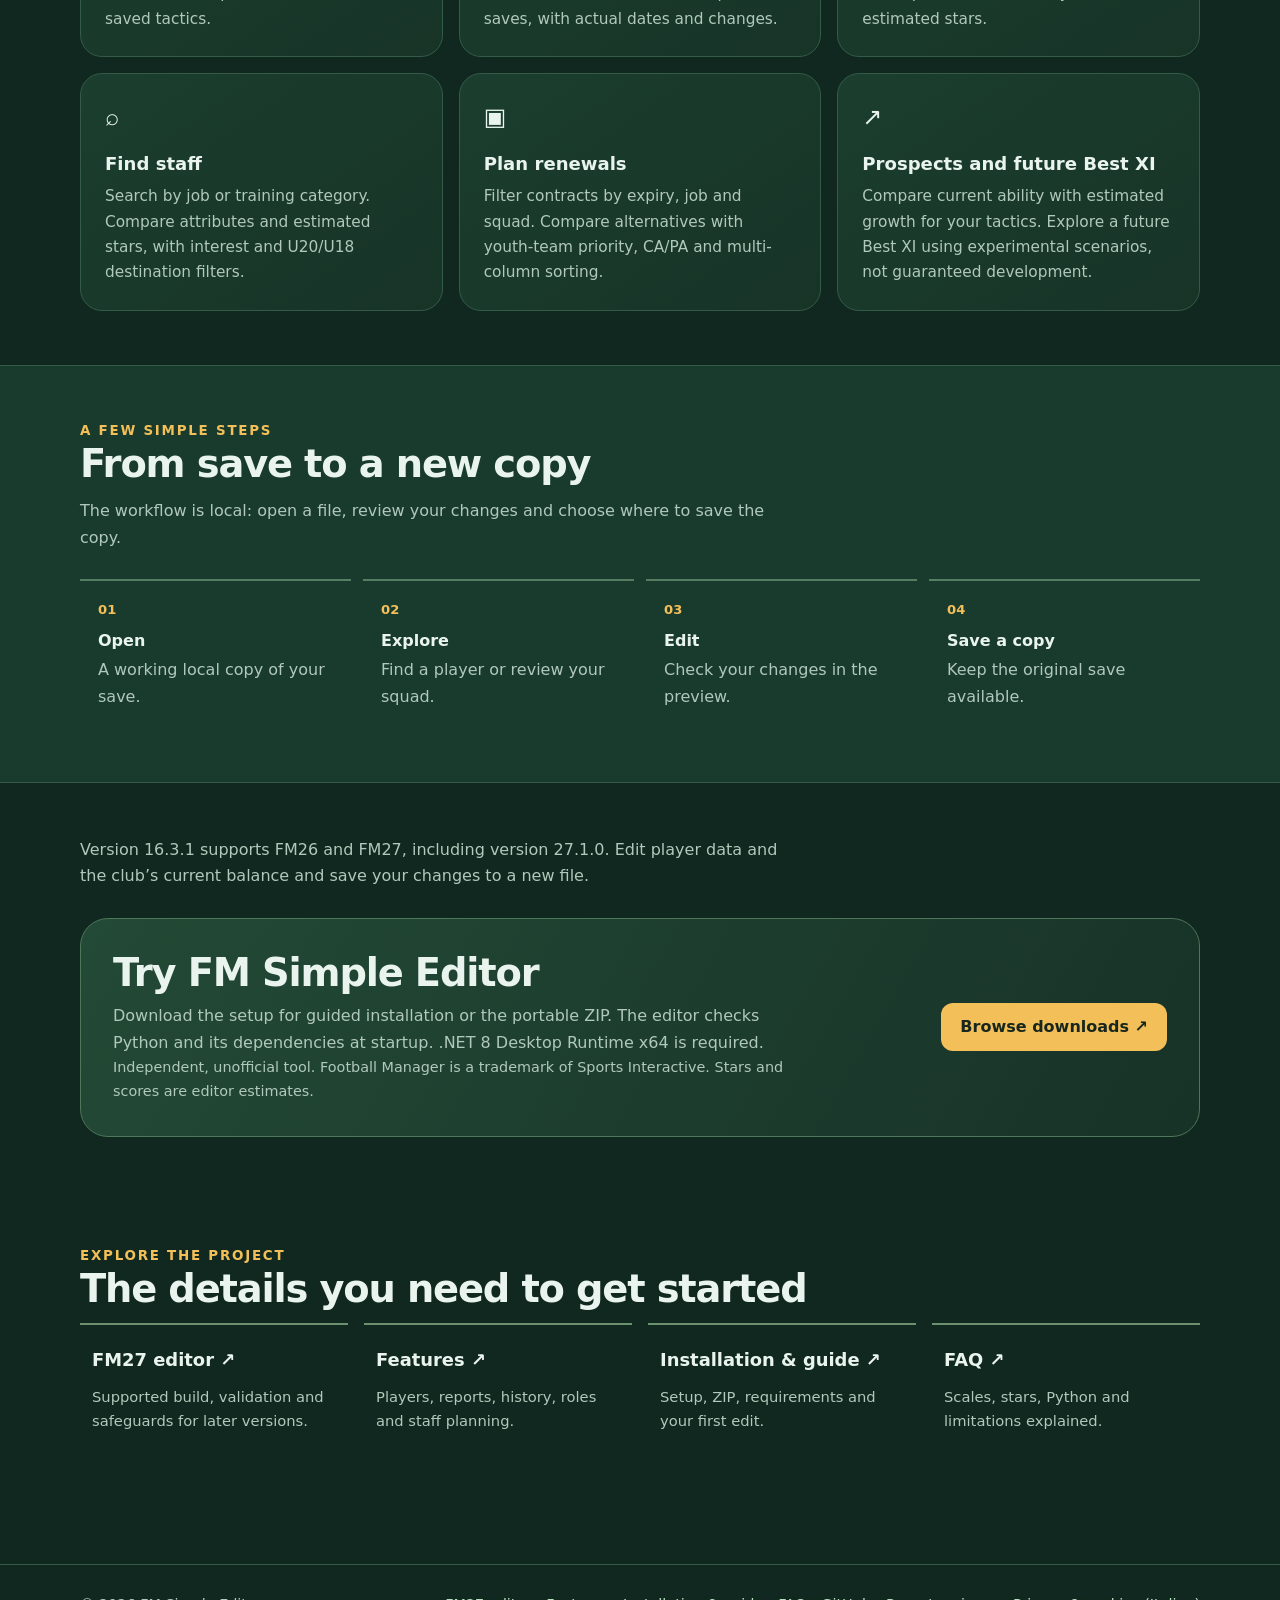
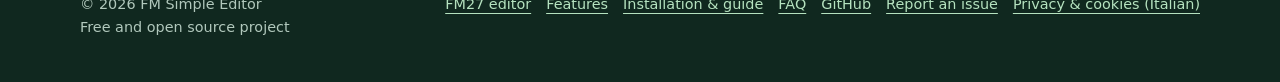
==== commit 9f77d1c9: "Clarify current FM Simple Editor features across README and website" ====
--- a/site/en/index.html
+++ b/site/en/index.html
@@ -32,13 +32,12 @@
   <a class="skip" href="#main">Skip to content</a><header class="wrap nav"><a class="brand" href="./" aria-label="FM Simple Editor, home"><img src="../assets/icon.png" alt="" width="44" height="44"><span>FM Simple Editor</span></a><nav class="navlinks" aria-label="Main navigation"><a href="fm27/">FM27 editor</a><a href="features/">Features</a><a href="guide/">Installation & guide</a><a href="faq/">FAQ</a><a class="nav-download" href="https://github.com/hierro1981/FM26SimpleEditor/releases/latest">Download ↗</a><a class="lang" href="../" lang="it" hreflang="it">Italiano</a></nav></header>
   <main id="main">
     <section class="wrap hero"><div><div class="eyebrow">FM27 + FM26 · Free · Windows</div><h1>Your editor for<br>FM27 and FM26.</h1><p>A simple editor for <strong>Football Manager 26 and 27</strong> saves: find and compare players, explore your squad, find staff and assess renewals. Edit supported player data into a new save copy.</p><div class="actions"><a class="button" href="https://github.com/hierro1981/FM26SimpleEditor/releases/latest">Download the latest version <span aria-hidden="true"> ↗</span></a><a class="button secondary" href="fm27/">Explore FM27 support</a></div><div class="meta">Current version <strong>v16.3.1</strong> · Saves edits to a copy · Free and open source</div><div><span class="pill">Player search</span><span class="pill">Squad and tactics</span><span class="pill">Staff search and planning</span><span class="pill">Comparison and history</span></div></div><div class="art" role="img" aria-label="Illustration of a football pitch with player positions"><div class="edition-mark">FM27 <small>+ Football Manager 26</small></div><div class="orbit"></div><div class="pitch"><i class="dot d1"></i><i class="dot d2"></i><i class="dot d3"></i><i class="dot d4"></i><i class="dot d5"></i><i class="dot d6"></i></div></div></section>
-    <section class="wrap section-tight"><div class="spotlight"><div><span class="build-badge">FM27 · 27.1.0</span><h2>FM27 is here. So is your editor.</h2><p>The current version is <strong>16.3.1</strong>, supporting FM26 and FM27 <strong>27.1.0</strong>. Edit players and the club’s current balance into a verified new copy. Saved tactics, best-by-tactic rankings and current/future best XI, internal attribute history where present and additional staff recovery without a detected club are also available. Internal dates remain reconstructed; historical CA requires multiple saves.</p><a href="fm27/" class="text-link">FM27 compatibility and features →</a></div><ul class="compact-list"><li>Player search, editing and comparison.</li><li>Squad, saved tactics and best XI.</li><li>Staff search and renewal planning.</li><li>Saving remains enabled with integrity checks; optional readers may be unavailable.</li></ul></div></section><section class="section wrap" id="features"><div class="eyebrow">Tools for your save</div><h2>A clearer view of your squad</h2><p class="lead">Open a local save and find the information you need, with tools for exploring players and tactics.</p><div class="grid">
-      <article class="card"><div class="icon" aria-hidden="true">⌕</div><h3>Search and filters</h3><p>Search by name, club or ID. Filter by age, role, ability, contract, loan status and other squad data.</p></article><article class="card"><div class="icon" aria-hidden="true">✎</div><h3>Controlled editing</h3><p>Edit attributes, ability, positions and date of birth when available. Save changes to a new verified copy.</p></article><article class="card"><div class="icon" aria-hidden="true">⇄</div><h3>Comparison and reports</h3><p>Compare two players and review differences and strengths for a selected position.</p></article><article class="card"><div class="icon" aria-hidden="true">♟</div><h3>My squad</h3><p>Explore your squad and staff; find candidates for positions and roles from saved tactics.</p></article><article class="card"><div class="icon" aria-hidden="true">⌁</div><h3>Attribute history</h3><p>View multiple attributes over time and CA on a 1–200 scale from compared saves, with actual dates and changes.</p></article><article class="card"><div class="icon" aria-hidden="true">◉</div><h3>In-game preview</h3><p>View attributes on the game’s 1–20 scale, positional familiarity and estimated stars.</p></article>
+    <section class="wrap section-tight"><div class="spotlight"><div><span class="build-badge">FM27 · 27.1.0</span><h2>Football Manager 27 support</h2><p>Version 16.3.1 supports FM26 and FM27, including version 27.1.0. Edit player data and the club’s current balance and save your changes to a new file.</p><a href="fm27/" class="text-link">FM27 compatibility and features →</a></div><ul class="compact-list"><li>Player search, editing and comparison.</li><li>Squad, saved tactics and best XI.</li><li>Staff search and renewal planning.</li><li>Saving remains enabled with integrity checks; optional readers may be unavailable.</li></ul></div></section><section class="section wrap" id="features"><div class="eyebrow">Tools for your save</div><h2>A clearer view of your squad</h2><p class="lead">Open a local save and find the information you need, with tools for exploring players and tactics.</p><div class="grid">
+      <article class="card"><div class="icon" aria-hidden="true">⌕</div><h3>Search and filters</h3><p>Search by name, club or ID. Filter by age, role, ability, contract, loan status and other squad data.</p></article><article class="card"><div class="icon" aria-hidden="true">✎</div><h3>Controlled editing</h3><p>Edit attributes, ability, positions and date of birth when available. Save your changes to a new file.</p></article><article class="card"><div class="icon" aria-hidden="true">⇄</div><h3>Comparison and reports</h3><p>Compare two players and review differences and strengths for a selected position.</p></article><article class="card"><div class="icon" aria-hidden="true">♟</div><h3>My squad</h3><p>Explore your squad and staff; find candidates for positions and roles from saved tactics.</p></article><article class="card"><div class="icon" aria-hidden="true">⌁</div><h3>Attribute history</h3><p>View multiple attributes over time and CA on a 1–200 scale from compared saves, with actual dates and changes.</p></article><article class="card"><div class="icon" aria-hidden="true">◉</div><h3>In-game preview</h3><p>View attributes on the game’s 1–20 scale, positional familiarity and estimated stars.</p></article>
     <article class="card"><div class="icon" aria-hidden="true">⌕</div><h3>Find staff</h3><p>Search by job or training category. Compare attributes and estimated stars, with interest and U20/U18 destination filters.</p></article><article class="card"><div class="icon" aria-hidden="true">▣</div><h3>Plan renewals</h3><p>Filter contracts by expiry, job and squad. Compare alternatives with youth-team priority, CA/PA and multi-column sorting.</p></article><article class="card"><div class="icon" aria-hidden="true">↗</div><h3>Prospects and future Best XI</h3><p>Compare current ability with estimated growth for your tactics. Explore a future Best XI using experimental scenarios, not guaranteed development.</p></article></div></section>
     <section class="section band" id="how"><div class="wrap"><div class="eyebrow">A few simple steps</div><h2>From save to a new copy</h2><p class="lead">The workflow is local: open a file, review your changes and choose where to save the copy.</p><div class="steps"><div class="step"><strong>Open</strong>A working local copy of your save.</div><div class="step"><strong>Explore</strong>Find a player or review your squad.</div><div class="step"><strong>Edit</strong>Check your changes in the preview.</div><div class="step"><strong>Save a copy</strong>Keep the original save available.</div></div></div></section>
-    <section class="section wrap"><p class="lead">The current version is <strong>16.3.1</strong>, supporting FM26 and FM27 <strong>27.1.0</strong>. Edit players and the club’s current balance into a verified new copy. Saved tactics, best-by-tactic rankings and current/future best XI, internal attribute history where present and additional staff recovery without a detected club are also available. Internal dates remain reconstructed; historical CA requires multiple saves.</p><div class="download"><div><h2>Try FM Simple Editor</h2><p>Download the setup for guided installation or the portable ZIP. The editor checks Python and its dependencies at startup. .NET 8 Desktop Runtime x64 is required.</p><p class="disclaimer">Independent, unofficial tool. Football Manager is a trademark of Sports Interactive. Stars and scores are editor estimates.</p></div><a class="button" href="https://github.com/hierro1981/FM26SimpleEditor/releases/latest">Browse downloads ↗</a></div></section>
+    <section class="section wrap"><p class="lead">Version 16.3.1 supports FM26 and FM27, including version 27.1.0. Edit player data and the club’s current balance and save your changes to a new file.</p><div class="download"><div><h2>Try FM Simple Editor</h2><p>Download the setup for guided installation or the portable ZIP. The editor checks Python and its dependencies at startup. .NET 8 Desktop Runtime x64 is required.</p><p class="disclaimer">Independent, unofficial tool. Football Manager is a trademark of Sports Interactive. Stars and scores are editor estimates.</p></div><a class="button" href="https://github.com/hierro1981/FM26SimpleEditor/releases/latest">Browse downloads ↗</a></div></section>
   <section class="section wrap"><div class="eyebrow">Explore the project</div><h2>The details you need to get started</h2><div class="explore"><a href="fm27/"><strong>FM27 editor ↗</strong><span>Supported build, validation and safeguards for later versions.</span></a><a href="features/"><strong>Features ↗</strong><span>Players, reports, history, roles and staff planning.</span></a><a href="guide/"><strong>Installation & guide ↗</strong><span>Setup, ZIP, requirements and your first edit.</span></a><a href="faq/"><strong>FAQ ↗</strong><span>Scales, stars, Python and limitations explained.</span></a></div></section></main>
   <footer class="footer"><div class="wrap footerrow"><span>© 2026 FM Simple Editor<br>Free and open source project</span><nav class="footerlinks" aria-label="Footer"><a href="fm27/">FM27 editor</a><a href="features/">Features</a><a href="guide/">Installation & guide</a><a href="faq/">FAQ</a><a href="https://github.com/hierro1981/FM26SimpleEditor">GitHub</a><a href="https://github.com/hierro1981/FM26SimpleEditor/issues">Report an issue</a><a href="https://ramaya.org/privacy.html">Privacy &amp; cookies (Italian)</a></nav></div></footer>
 </body>
 </html>
-
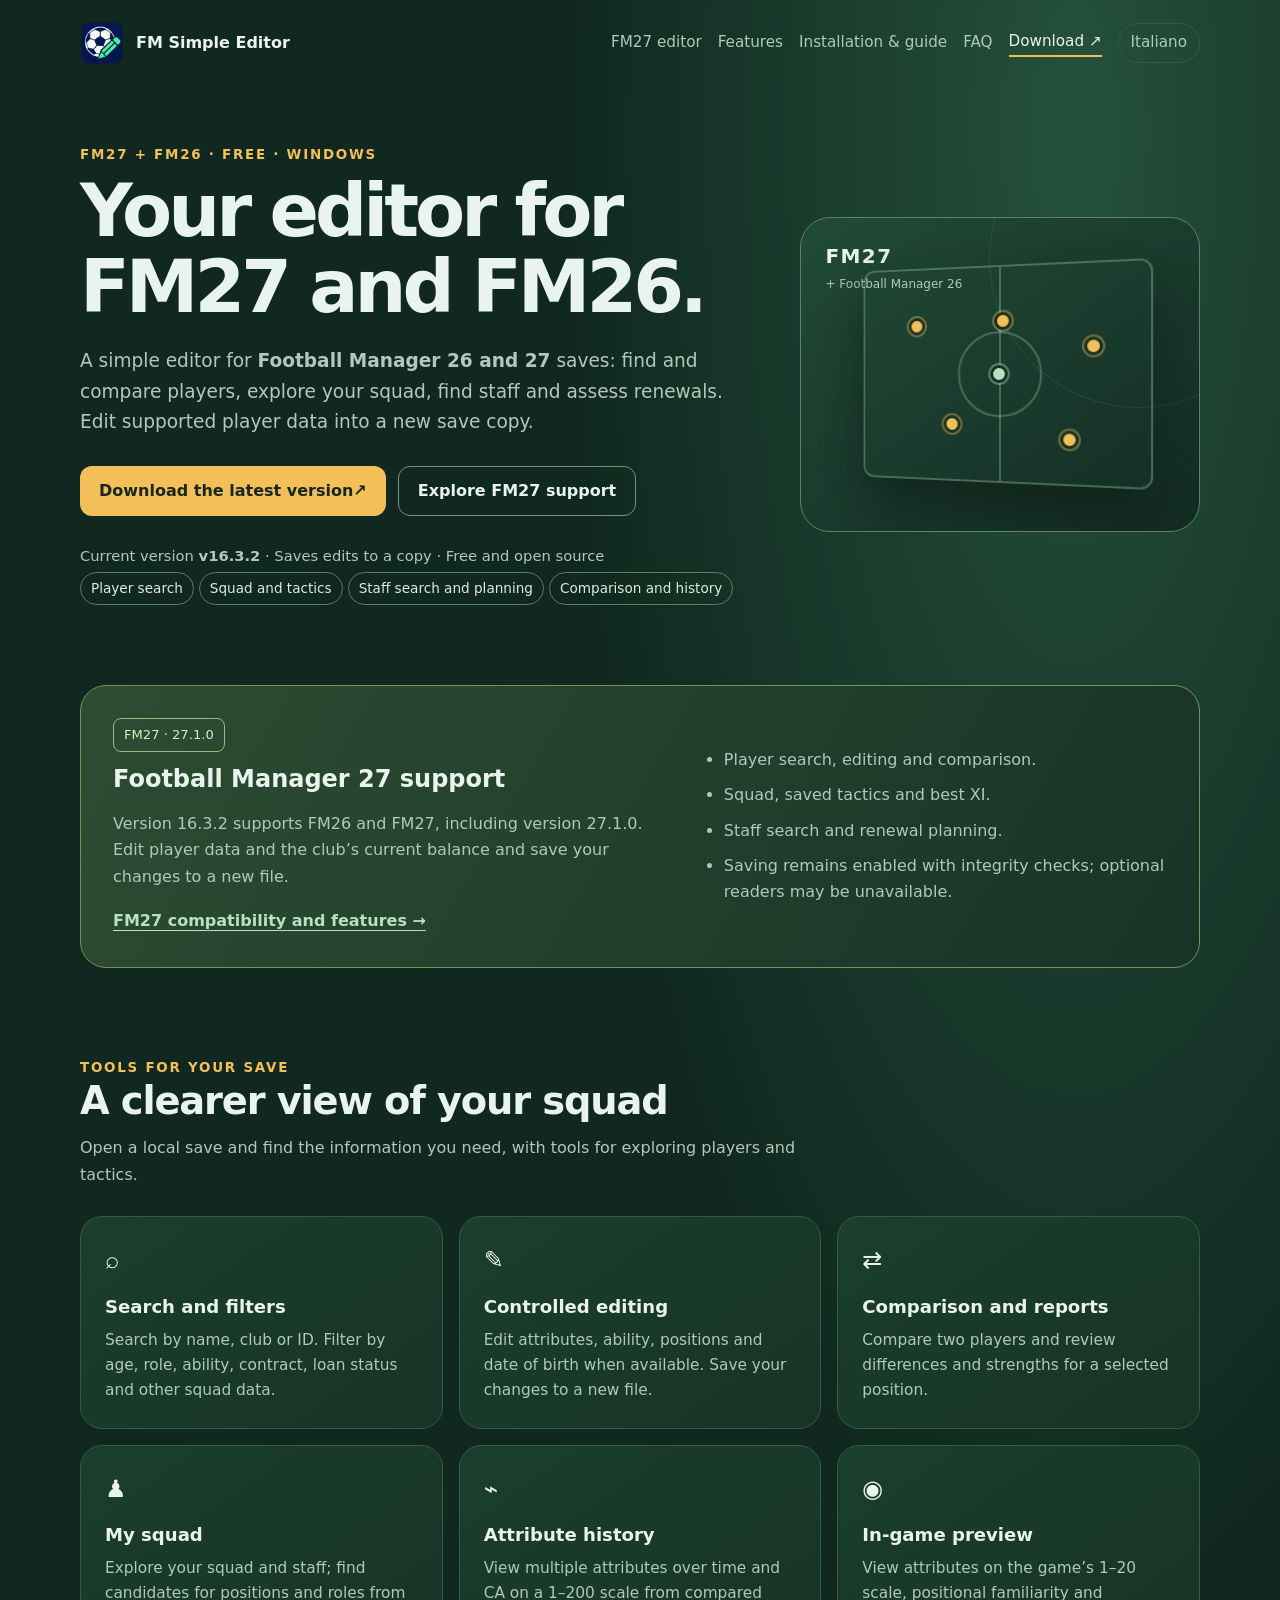
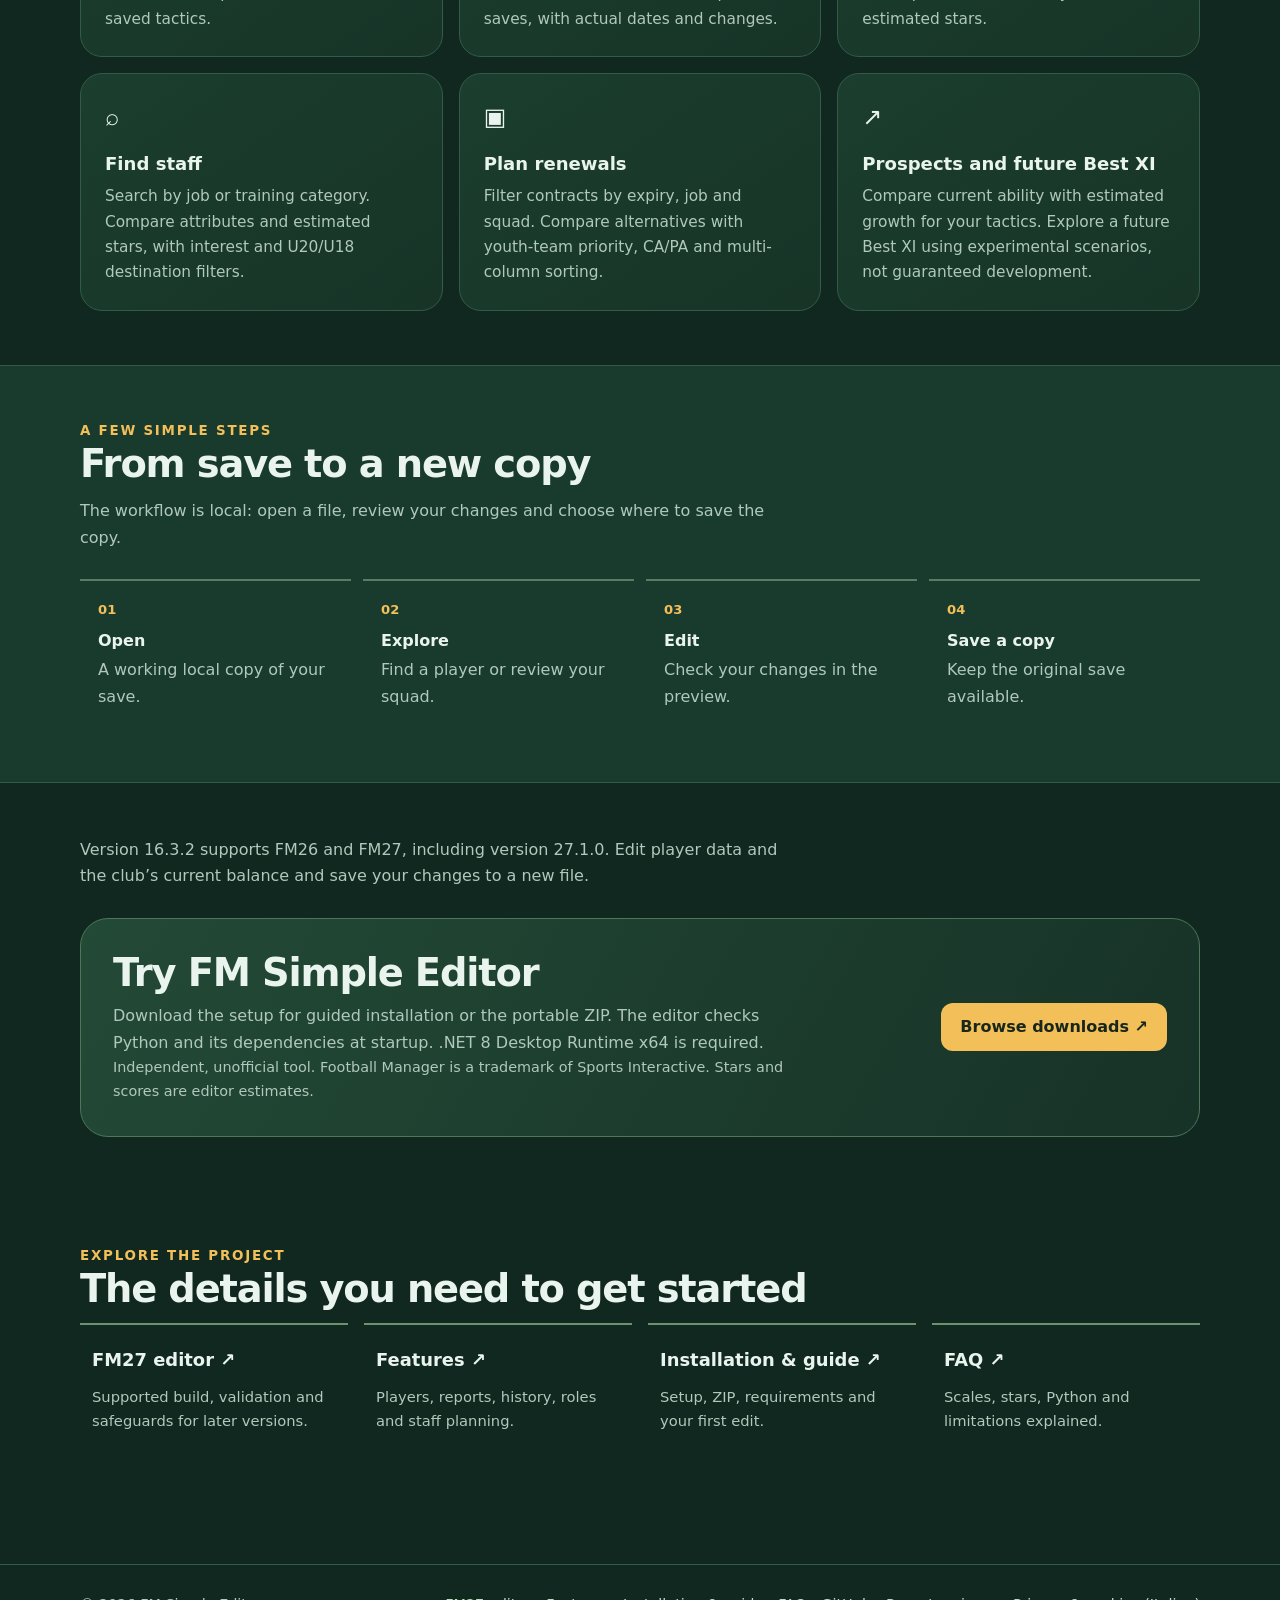
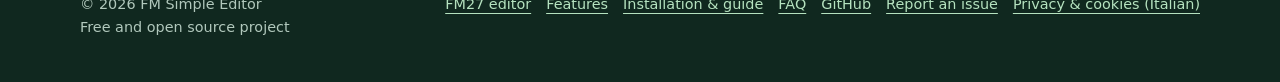
==== commit 6e03b972: "Check for editor updates once a day at startup (v16.3.2)" ====
--- a/site/en/index.html
+++ b/site/en/index.html
@@ -19,7 +19,7 @@
   <meta property="og:image" content="https://fmeditor.ramaya.org/assets/icon.png">
   <meta name="twitter:card" content="summary">
   <script type="application/ld+json">{"@context": "https://schema.org", "@type": "WebSite", "name": "FM Simple Editor", "alternateName": "FM26 Simple Save Editor", "url": "https://fmeditor.ramaya.org/"}</script>
-  <script type="application/ld+json">{"@context": "https://schema.org", "@type": "SoftwareApplication", "name": "FM Simple Editor", "applicationCategory": "UtilitiesApplication", "operatingSystem": "Windows 10, Windows 11", "inLanguage": ["it", "en"], "isAccessibleForFree": true, "offers": {"@type": "Offer", "price": "0", "priceCurrency": "EUR"}, "downloadUrl": "https://github.com/hierro1981/FM26SimpleEditor/releases/latest", "codeRepository": "https://github.com/hierro1981/FM26SimpleEditor", "description": "A free editor to edit and compare players, explore tactics and find and plan staff in local Football Manager 26 and 27 saves.", "softwareVersion": "16.3.1"}</script>
+  <script type="application/ld+json">{"@context": "https://schema.org", "@type": "SoftwareApplication", "name": "FM Simple Editor", "applicationCategory": "UtilitiesApplication", "operatingSystem": "Windows 10, Windows 11", "inLanguage": ["it", "en"], "isAccessibleForFree": true, "offers": {"@type": "Offer", "price": "0", "priceCurrency": "EUR"}, "downloadUrl": "https://github.com/hierro1981/FM26SimpleEditor/releases/latest", "codeRepository": "https://github.com/hierro1981/FM26SimpleEditor", "description": "A free editor to edit and compare players, explore tactics and find and plan staff in local Football Manager 26 and 27 saves.", "softwareVersion": "16.3.2"}</script>
   <link rel="stylesheet" href="../assets/site.css">
 <!-- Privacy-friendly analytics by Plausible -->
 <script async src="https://stats.ramaya.org/js/pa-GnJzQ6dfLJP9XAEv3MbV9.js"></script>
@@ -31,12 +31,12 @@
 <body>
   <a class="skip" href="#main">Skip to content</a><header class="wrap nav"><a class="brand" href="./" aria-label="FM Simple Editor, home"><img src="../assets/icon.png" alt="" width="44" height="44"><span>FM Simple Editor</span></a><nav class="navlinks" aria-label="Main navigation"><a href="fm27/">FM27 editor</a><a href="features/">Features</a><a href="guide/">Installation & guide</a><a href="faq/">FAQ</a><a class="nav-download" href="https://github.com/hierro1981/FM26SimpleEditor/releases/latest">Download ↗</a><a class="lang" href="../" lang="it" hreflang="it">Italiano</a></nav></header>
   <main id="main">
-    <section class="wrap hero"><div><div class="eyebrow">FM27 + FM26 · Free · Windows</div><h1>Your editor for<br>FM27 and FM26.</h1><p>A simple editor for <strong>Football Manager 26 and 27</strong> saves: find and compare players, explore your squad, find staff and assess renewals. Edit supported player data into a new save copy.</p><div class="actions"><a class="button" href="https://github.com/hierro1981/FM26SimpleEditor/releases/latest">Download the latest version <span aria-hidden="true"> ↗</span></a><a class="button secondary" href="fm27/">Explore FM27 support</a></div><div class="meta">Current version <strong>v16.3.1</strong> · Saves edits to a copy · Free and open source</div><div><span class="pill">Player search</span><span class="pill">Squad and tactics</span><span class="pill">Staff search and planning</span><span class="pill">Comparison and history</span></div></div><div class="art" role="img" aria-label="Illustration of a football pitch with player positions"><div class="edition-mark">FM27 <small>+ Football Manager 26</small></div><div class="orbit"></div><div class="pitch"><i class="dot d1"></i><i class="dot d2"></i><i class="dot d3"></i><i class="dot d4"></i><i class="dot d5"></i><i class="dot d6"></i></div></div></section>
-    <section class="wrap section-tight"><div class="spotlight"><div><span class="build-badge">FM27 · 27.1.0</span><h2>Football Manager 27 support</h2><p>Version 16.3.1 supports FM26 and FM27, including version 27.1.0. Edit player data and the club’s current balance and save your changes to a new file.</p><a href="fm27/" class="text-link">FM27 compatibility and features →</a></div><ul class="compact-list"><li>Player search, editing and comparison.</li><li>Squad, saved tactics and best XI.</li><li>Staff search and renewal planning.</li><li>Saving remains enabled with integrity checks; optional readers may be unavailable.</li></ul></div></section><section class="section wrap" id="features"><div class="eyebrow">Tools for your save</div><h2>A clearer view of your squad</h2><p class="lead">Open a local save and find the information you need, with tools for exploring players and tactics.</p><div class="grid">
+    <section class="wrap hero"><div><div class="eyebrow">FM27 + FM26 · Free · Windows</div><h1>Your editor for<br>FM27 and FM26.</h1><p>A simple editor for <strong>Football Manager 26 and 27</strong> saves: find and compare players, explore your squad, find staff and assess renewals. Edit supported player data into a new save copy.</p><div class="actions"><a class="button" href="https://github.com/hierro1981/FM26SimpleEditor/releases/latest">Download the latest version <span aria-hidden="true"> ↗</span></a><a class="button secondary" href="fm27/">Explore FM27 support</a></div><div class="meta">Current version <strong>v16.3.2</strong> · Saves edits to a copy · Free and open source</div><div><span class="pill">Player search</span><span class="pill">Squad and tactics</span><span class="pill">Staff search and planning</span><span class="pill">Comparison and history</span></div></div><div class="art" role="img" aria-label="Illustration of a football pitch with player positions"><div class="edition-mark">FM27 <small>+ Football Manager 26</small></div><div class="orbit"></div><div class="pitch"><i class="dot d1"></i><i class="dot d2"></i><i class="dot d3"></i><i class="dot d4"></i><i class="dot d5"></i><i class="dot d6"></i></div></div></section>
+    <section class="wrap section-tight"><div class="spotlight"><div><span class="build-badge">FM27 · 27.1.0</span><h2>Football Manager 27 support</h2><p>Version 16.3.2 supports FM26 and FM27, including version 27.1.0. Edit player data and the club’s current balance and save your changes to a new file.</p><a href="fm27/" class="text-link">FM27 compatibility and features →</a></div><ul class="compact-list"><li>Player search, editing and comparison.</li><li>Squad, saved tactics and best XI.</li><li>Staff search and renewal planning.</li><li>Saving remains enabled with integrity checks; optional readers may be unavailable.</li></ul></div></section><section class="section wrap" id="features"><div class="eyebrow">Tools for your save</div><h2>A clearer view of your squad</h2><p class="lead">Open a local save and find the information you need, with tools for exploring players and tactics.</p><div class="grid">
       <article class="card"><div class="icon" aria-hidden="true">⌕</div><h3>Search and filters</h3><p>Search by name, club or ID. Filter by age, role, ability, contract, loan status and other squad data.</p></article><article class="card"><div class="icon" aria-hidden="true">✎</div><h3>Controlled editing</h3><p>Edit attributes, ability, positions and date of birth when available. Save your changes to a new file.</p></article><article class="card"><div class="icon" aria-hidden="true">⇄</div><h3>Comparison and reports</h3><p>Compare two players and review differences and strengths for a selected position.</p></article><article class="card"><div class="icon" aria-hidden="true">♟</div><h3>My squad</h3><p>Explore your squad and staff; find candidates for positions and roles from saved tactics.</p></article><article class="card"><div class="icon" aria-hidden="true">⌁</div><h3>Attribute history</h3><p>View multiple attributes over time and CA on a 1–200 scale from compared saves, with actual dates and changes.</p></article><article class="card"><div class="icon" aria-hidden="true">◉</div><h3>In-game preview</h3><p>View attributes on the game’s 1–20 scale, positional familiarity and estimated stars.</p></article>
     <article class="card"><div class="icon" aria-hidden="true">⌕</div><h3>Find staff</h3><p>Search by job or training category. Compare attributes and estimated stars, with interest and U20/U18 destination filters.</p></article><article class="card"><div class="icon" aria-hidden="true">▣</div><h3>Plan renewals</h3><p>Filter contracts by expiry, job and squad. Compare alternatives with youth-team priority, CA/PA and multi-column sorting.</p></article><article class="card"><div class="icon" aria-hidden="true">↗</div><h3>Prospects and future Best XI</h3><p>Compare current ability with estimated growth for your tactics. Explore a future Best XI using experimental scenarios, not guaranteed development.</p></article></div></section>
     <section class="section band" id="how"><div class="wrap"><div class="eyebrow">A few simple steps</div><h2>From save to a new copy</h2><p class="lead">The workflow is local: open a file, review your changes and choose where to save the copy.</p><div class="steps"><div class="step"><strong>Open</strong>A working local copy of your save.</div><div class="step"><strong>Explore</strong>Find a player or review your squad.</div><div class="step"><strong>Edit</strong>Check your changes in the preview.</div><div class="step"><strong>Save a copy</strong>Keep the original save available.</div></div></div></section>
-    <section class="section wrap"><p class="lead">Version 16.3.1 supports FM26 and FM27, including version 27.1.0. Edit player data and the club’s current balance and save your changes to a new file.</p><div class="download"><div><h2>Try FM Simple Editor</h2><p>Download the setup for guided installation or the portable ZIP. The editor checks Python and its dependencies at startup. .NET 8 Desktop Runtime x64 is required.</p><p class="disclaimer">Independent, unofficial tool. Football Manager is a trademark of Sports Interactive. Stars and scores are editor estimates.</p></div><a class="button" href="https://github.com/hierro1981/FM26SimpleEditor/releases/latest">Browse downloads ↗</a></div></section>
+    <section class="section wrap"><p class="lead">Version 16.3.2 supports FM26 and FM27, including version 27.1.0. Edit player data and the club’s current balance and save your changes to a new file.</p><div class="download"><div><h2>Try FM Simple Editor</h2><p>Download the setup for guided installation or the portable ZIP. The editor checks Python and its dependencies at startup. .NET 8 Desktop Runtime x64 is required.</p><p class="disclaimer">Independent, unofficial tool. Football Manager is a trademark of Sports Interactive. Stars and scores are editor estimates.</p></div><a class="button" href="https://github.com/hierro1981/FM26SimpleEditor/releases/latest">Browse downloads ↗</a></div></section>
   <section class="section wrap"><div class="eyebrow">Explore the project</div><h2>The details you need to get started</h2><div class="explore"><a href="fm27/"><strong>FM27 editor ↗</strong><span>Supported build, validation and safeguards for later versions.</span></a><a href="features/"><strong>Features ↗</strong><span>Players, reports, history, roles and staff planning.</span></a><a href="guide/"><strong>Installation & guide ↗</strong><span>Setup, ZIP, requirements and your first edit.</span></a><a href="faq/"><strong>FAQ ↗</strong><span>Scales, stars, Python and limitations explained.</span></a></div></section></main>
   <footer class="footer"><div class="wrap footerrow"><span>© 2026 FM Simple Editor<br>Free and open source project</span><nav class="footerlinks" aria-label="Footer"><a href="fm27/">FM27 editor</a><a href="features/">Features</a><a href="guide/">Installation & guide</a><a href="faq/">FAQ</a><a href="https://github.com/hierro1981/FM26SimpleEditor">GitHub</a><a href="https://github.com/hierro1981/FM26SimpleEditor/issues">Report an issue</a><a href="https://ramaya.org/privacy.html">Privacy &amp; cookies (Italian)</a></nav></div></footer>
 </body>
